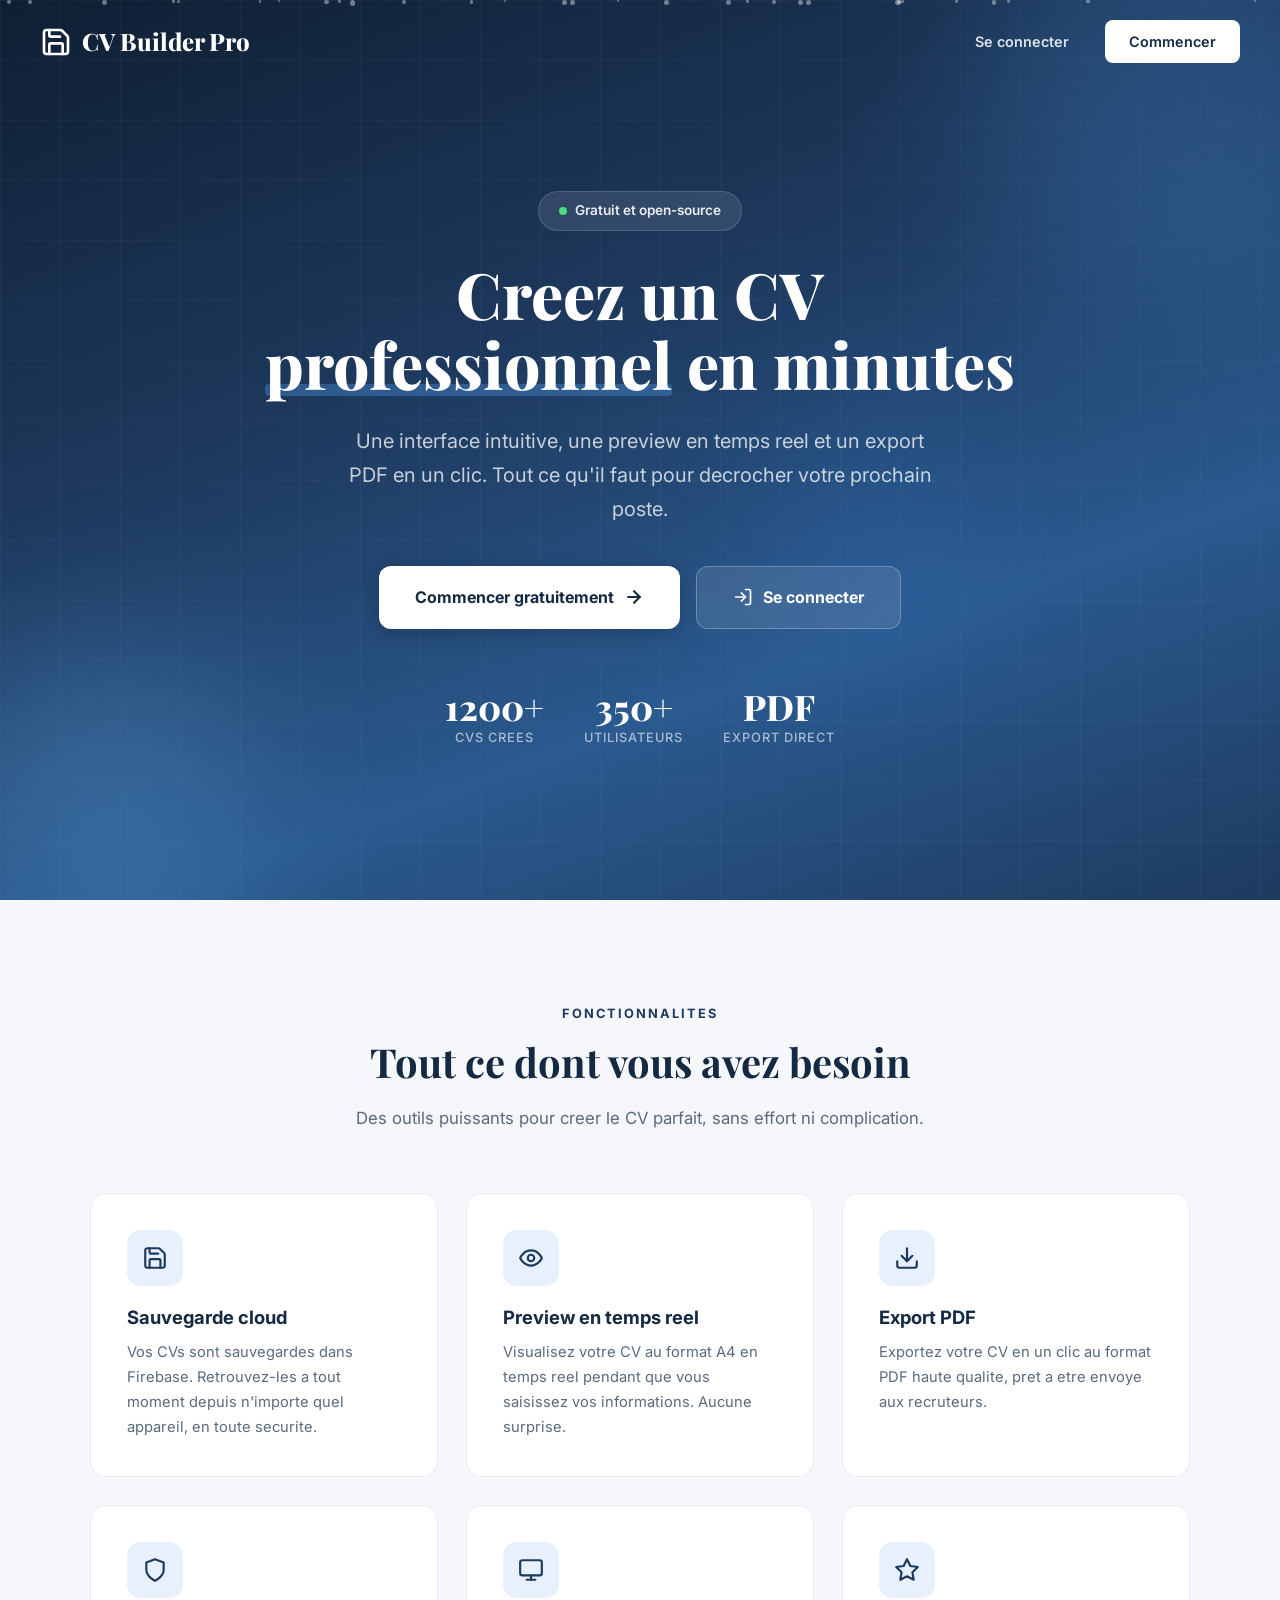
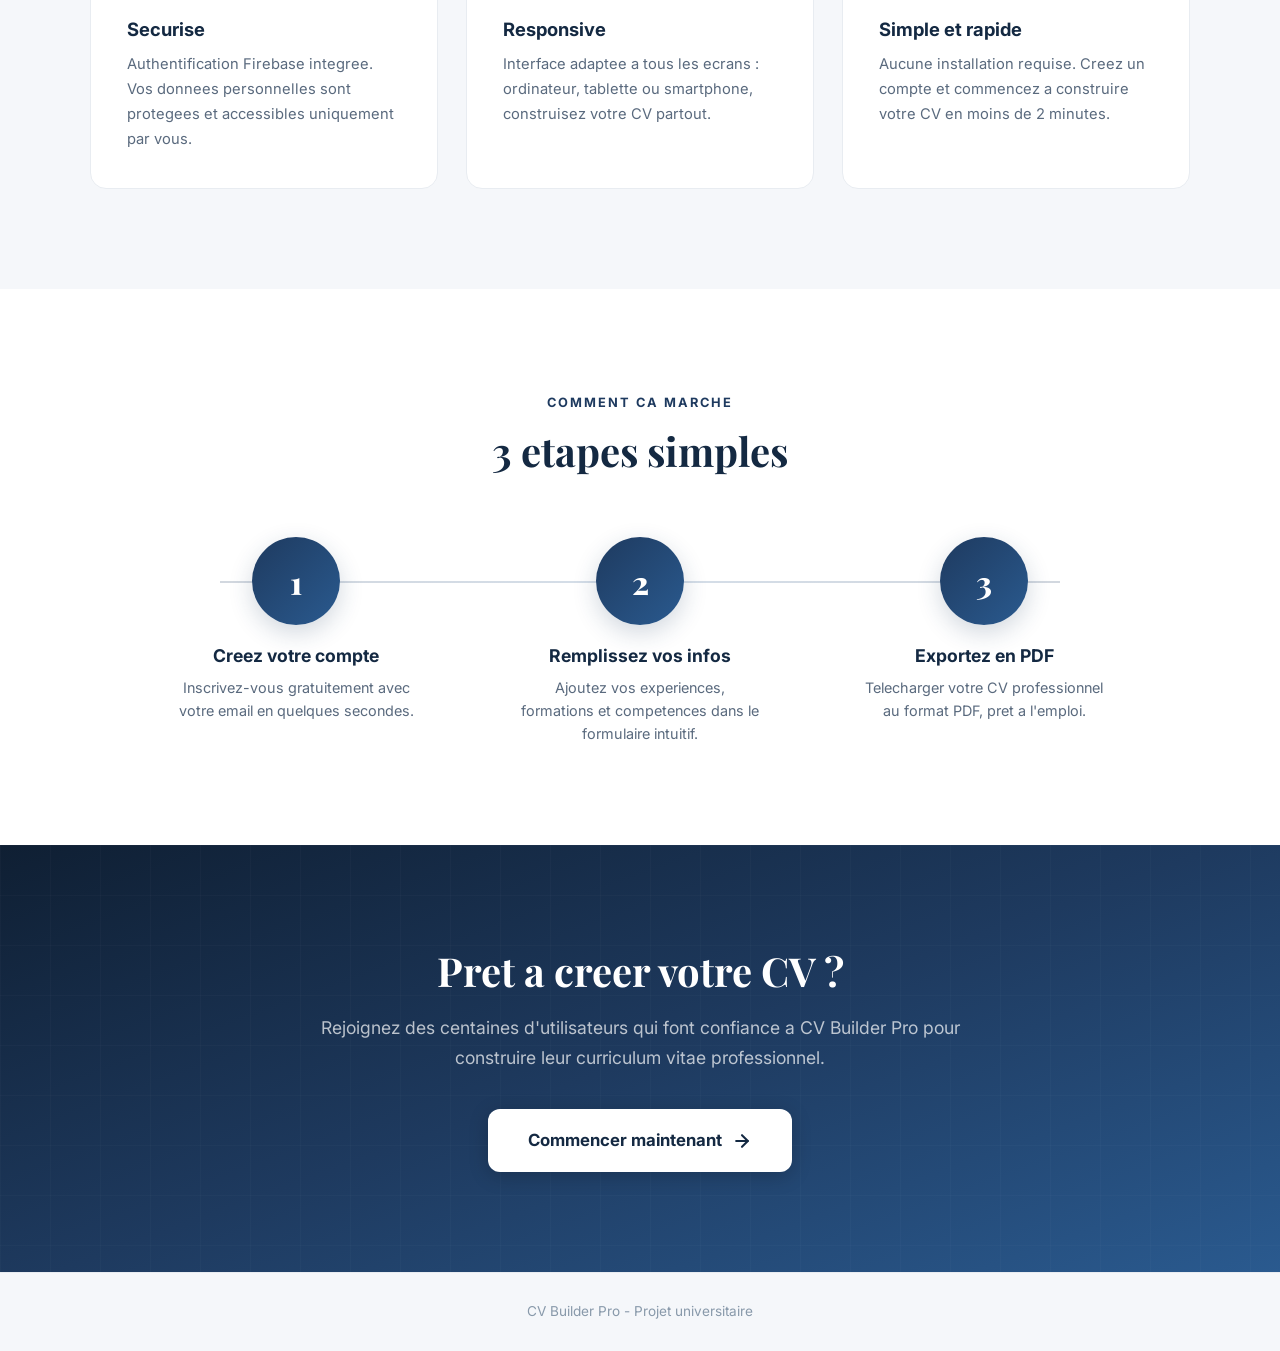
==== index.html @ 55e15b75 "builder_and_css" ====
<!DOCTYPE html>
<html lang="fr">
<head>
  <meta charset="UTF-8">
  <meta name="viewport" content="width=device-width, initial-scale=1.0">
  <meta name="theme-color" content="#1e3a5f">
  <title>CV Builder Pro - Creez votre CV professionnel</title>
  <meta name="description" content="Application web MVC pour generer un CV professionnel. Plusieurs templates, export PDF, sauvegarde avec Firebase.">

  <!-- Google Fonts -->
  <link rel="preconnect" href="https://fonts.googleapis.com">
  <link rel="preconnect" href="https://fonts.gstatic.com" crossorigin>
  <link href="https://fonts.googleapis.com/css2?family=Inter:wght@400;500;600;700;800&family=Playfair+Display:wght@600;700;800&display=swap" rel="stylesheet">

  <link rel="stylesheet" href="css/style.css">

  <style>
    /* ============================================================
       LANDING PAGE - Dynamic & Animated
       ============================================================ */

    .landing {
      min-height: 100vh;
      display: flex;
      flex-direction: column;
      overflow-x: hidden;
    }

    /* --- Animated Navbar --- */
    .landing-nav {
      position: fixed;
      top: 0;
      left: 0;
      right: 0;
      z-index: 100;
      padding: 20px 40px;
      display: flex;
      align-items: center;
      justify-content: space-between;
      background: transparent;
      transition: background 0.4s ease, box-shadow 0.4s ease, padding 0.4s ease;
    }

    .landing-nav.scrolled {
      background: rgba(20, 41, 66, 0.95);
      backdrop-filter: blur(12px);
      box-shadow: 0 4px 30px rgba(0,0,0,0.2);
      padding: 12px 40px;
    }

    .landing-nav__brand {
      font-family: 'Playfair Display', serif;
      font-size: 1.5rem;
      font-weight: 800;
      color: #fff;
      text-decoration: none;
      display: flex;
      align-items: center;
      gap: 10px;
    }

    .landing-nav__brand svg {
      width: 32px;
      height: 32px;
    }

    .landing-nav__links {
      display: flex;
      align-items: center;
      gap: 12px;
    }

    .landing-nav__link {
      color: rgba(255,255,255,0.85);
      text-decoration: none;
      padding: 10px 24px;
      border-radius: 8px;
      font-size: 0.9rem;
      font-weight: 600;
      transition: all 0.3s ease;
      font-family: 'Inter', sans-serif;
    }

    .landing-nav__link:hover {
      color: #fff;
      background: rgba(255,255,255,0.12);
      text-decoration: none;
    }

    .landing-nav__link--cta {
      background: #fff;
      color: var(--primary-dark);
    }

    .landing-nav__link--cta:hover {
      background: var(--accent);
      color: var(--primary-dark);
      transform: translateY(-1px);
    }

    /* --- Hero Section --- */
    .hero {
      position: relative;
      min-height: 100vh;
      display: flex;
      align-items: center;
      justify-content: center;
      text-align: center;
      padding: 120px 20px 80px;
      background: linear-gradient(160deg, #0f1f33 0%, #1e3a5f 40%, #2a5a8f 70%, #1e3a5f 100%);
      color: #fff;
      overflow: hidden;
    }

    /* Animated background grid */
    .hero__grid {
      position: absolute;
      inset: 0;
      background-image:
        linear-gradient(rgba(255,255,255,0.03) 1px, transparent 1px),
        linear-gradient(90deg, rgba(255,255,255,0.03) 1px, transparent 1px);
      background-size: 60px 60px;
      animation: gridMove 20s linear infinite;
    }

    @keyframes gridMove {
      0% { transform: translate(0, 0); }
      100% { transform: translate(60px, 60px); }
    }

    /* Floating orbs */
    .hero__orb {
      position: absolute;
      border-radius: 50%;
      filter: blur(80px);
      opacity: 0.25;
      animation: orbFloat 8s ease-in-out infinite alternate;
    }

    .hero__orb--1 {
      width: 400px;
      height: 400px;
      background: #4a90d9;
      top: -100px;
      right: -100px;
      animation-delay: 0s;
    }

    .hero__orb--2 {
      width: 300px;
      height: 300px;
      background: #6cb4ee;
      bottom: -50px;
      left: -50px;
      animation-delay: -3s;
      animation-duration: 10s;
    }

    .hero__orb--3 {
      width: 200px;
      height: 200px;
      background: #3a7bd5;
      top: 50%;
      left: 60%;
      animation-delay: -5s;
      animation-duration: 12s;
    }

    @keyframes orbFloat {
      0% { transform: translate(0, 0) scale(1); }
      50% { transform: translate(30px, -20px) scale(1.1); }
      100% { transform: translate(-20px, 30px) scale(0.95); }
    }

    /* Floating particles */
    .hero__particles {
      position: absolute;
      inset: 0;
      overflow: hidden;
    }

    .particle {
      position: absolute;
      width: 4px;
      height: 4px;
      background: rgba(255,255,255,0.4);
      border-radius: 50%;
      animation: particleRise linear infinite;
    }

    @keyframes particleRise {
      0% {
        transform: translateY(100vh) scale(0);
        opacity: 0;
      }
      10% {
        opacity: 1;
      }
      90% {
        opacity: 1;
      }
      100% {
        transform: translateY(-100px) scale(1);
        opacity: 0;
      }
    }

    .hero__content {
      position: relative;
      z-index: 2;
      max-width: 800px;
    }

    .hero__badge {
      display: inline-flex;
      align-items: center;
      gap: 8px;
      background: rgba(255,255,255,0.1);
      color: rgba(255,255,255,0.9);
      padding: 8px 20px;
      border-radius: 40px;
      font-size: 0.85rem;
      font-weight: 600;
      margin-bottom: 28px;
      backdrop-filter: blur(10px);
      border: 1px solid rgba(255,255,255,0.15);
      animation: fadeInUp 0.8s ease-out;
      font-family: 'Inter', sans-serif;
    }

    .hero__badge-dot {
      width: 8px;
      height: 8px;
      background: #4ade80;
      border-radius: 50%;
      animation: pulse 2s ease-in-out infinite;
    }

    @keyframes pulse {
      0%, 100% { opacity: 1; transform: scale(1); }
      50% { opacity: 0.5; transform: scale(1.4); }
    }

    .hero__title {
      font-family: 'Playfair Display', serif;
      font-size: 4rem;
      font-weight: 800;
      line-height: 1.1;
      margin-bottom: 24px;
      color: #fff;
      animation: fadeInUp 0.8s ease-out 0.15s backwards;
    }

    .hero__title-highlight {
      position: relative;
      display: inline-block;
    }

    .hero__title-highlight::after {
      content: '';
      position: absolute;
      bottom: 4px;
      left: 0;
      right: 0;
      height: 12px;
      background: rgba(74, 144, 217, 0.4);
      border-radius: 4px;
      z-index: -1;
      animation: highlightExpand 1s ease-out 1s backwards;
    }

    @keyframes highlightExpand {
      from { transform: scaleX(0); transform-origin: left; }
      to { transform: scaleX(1); transform-origin: left; }
    }

    .hero__subtitle {
      font-size: 1.25rem;
      color: rgba(255,255,255,0.75);
      margin-bottom: 40px;
      line-height: 1.7;
      max-width: 600px;
      margin-left: auto;
      margin-right: auto;
      animation: fadeInUp 0.8s ease-out 0.3s backwards;
      font-family: 'Inter', sans-serif;
    }

    .hero__actions {
      display: flex;
      gap: 16px;
      justify-content: center;
      flex-wrap: wrap;
      animation: fadeInUp 0.8s ease-out 0.45s backwards;
    }

    .hero__btn {
      display: inline-flex;
      align-items: center;
      gap: 10px;
      padding: 18px 36px;
      border-radius: 12px;
      font-size: 1rem;
      font-weight: 700;
      text-decoration: none;
      transition: all 0.3s ease;
      font-family: 'Inter', sans-serif;
      cursor: pointer;
      border: none;
    }

    .hero__btn--primary {
      background: #fff;
      color: var(--primary-dark);
      box-shadow: 0 4px 20px rgba(0,0,0,0.2);
    }

    .hero__btn--primary:hover {
      transform: translateY(-3px);
      box-shadow: 0 8px 30px rgba(0,0,0,0.3);
      background: #f0f4f8;
      text-decoration: none;
    }

    .hero__btn--primary svg {
      transition: transform 0.3s ease;
    }

    .hero__btn--primary:hover svg {
      transform: translateX(4px);
    }

    .hero__btn--secondary {
      background: rgba(255,255,255,0.1);
      color: #fff;
      border: 1.5px solid rgba(255,255,255,0.25);
      backdrop-filter: blur(10px);
    }

    .hero__btn--secondary:hover {
      background: rgba(255,255,255,0.2);
      border-color: rgba(255,255,255,0.4);
      transform: translateY(-3px);
      text-decoration: none;
    }

    /* Stats bar */
    .hero__stats {
      display: flex;
      gap: 40px;
      justify-content: center;
      margin-top: 60px;
      animation: fadeInUp 0.8s ease-out 0.6s backwards;
    }

    .hero__stat {
      text-align: center;
    }

    .hero__stat-number {
      font-family: 'Playfair Display', serif;
      font-size: 2.2rem;
      font-weight: 800;
      color: #fff;
      line-height: 1;
      margin-bottom: 4px;
    }

    .hero__stat-label {
      font-size: 0.8rem;
      color: rgba(255,255,255,0.6);
      font-weight: 500;
      font-family: 'Inter', sans-serif;
      text-transform: uppercase;
      letter-spacing: 1px;
    }

    @keyframes fadeInUp {
      from {
        opacity: 0;
        transform: translateY(30px);
      }
      to {
        opacity: 1;
        transform: translateY(0);
      }
    }

    /* --- Features Section --- */
    .features {
      padding: 100px 20px;
      background: #f5f7fa;
      position: relative;
    }

    .features__header {
      text-align: center;
      max-width: 600px;
      margin: 0 auto 60px;
    }

    .features__label {
      display: inline-block;
      font-size: 0.8rem;
      font-weight: 700;
      text-transform: uppercase;
      letter-spacing: 2px;
      color: var(--primary);
      margin-bottom: 12px;
      font-family: 'Inter', sans-serif;
    }

    .features__title {
      font-size: 2.5rem;
      margin-bottom: 16px;
      color: var(--primary-dark);
    }

    .features__subtitle {
      color: var(--text-light);
      font-size: 1.05rem;
      line-height: 1.7;
      font-family: 'Inter', sans-serif;
    }

    .features__grid {
      display: grid;
      grid-template-columns: repeat(auto-fit, minmax(300px, 1fr));
      gap: 28px;
      max-width: 1100px;
      margin: 0 auto;
    }

    .feature-card {
      background: #fff;
      border-radius: 16px;
      padding: 36px;
      border: 1.5px solid #e8ecf1;
      text-align: left;
      transition: all 0.4s ease;
      position: relative;
      overflow: hidden;
      opacity: 0;
      transform: translateY(40px);
    }

    .feature-card.visible {
      opacity: 1;
      transform: translateY(0);
    }

    .feature-card::before {
      content: '';
      position: absolute;
      top: 0;
      left: 0;
      right: 0;
      height: 4px;
      background: linear-gradient(90deg, var(--primary), var(--primary-light));
      transform: scaleX(0);
      transform-origin: left;
      transition: transform 0.4s ease;
    }

    .feature-card:hover {
      box-shadow: 0 16px 48px rgba(30, 58, 95, 0.12);
      transform: translateY(-8px);
      border-color: var(--primary-light);
    }

    .feature-card:hover::before {
      transform: scaleX(1);
    }

    .feature-card__icon {
      width: 56px;
      height: 56px;
      border-radius: 14px;
      background: var(--accent);
      display: flex;
      align-items: center;
      justify-content: center;
      margin-bottom: 20px;
      transition: all 0.4s ease;
    }

    .feature-card:hover .feature-card__icon {
      background: var(--primary);
    }

    .feature-card__icon svg {
      width: 26px;
      height: 26px;
      color: var(--primary);
      transition: color 0.4s ease;
    }

    .feature-card:hover .feature-card__icon svg {
      color: #fff;
    }

    .feature-card__title {
      font-family: 'Inter', sans-serif;
      font-size: 1.15rem;
      font-weight: 700;
      margin-bottom: 10px;
      color: var(--primary-dark);
    }

    .feature-card__text {
      color: var(--text-light);
      font-size: 0.92rem;
      line-height: 1.7;
      font-family: 'Inter', sans-serif;
    }

    /* --- How It Works Section --- */
    .how-it-works {
      padding: 100px 20px;
      background: #fff;
    }

    .how-it-works__header {
      text-align: center;
      max-width: 600px;
      margin: 0 auto 60px;
    }

    .how-it-works__label {
      display: inline-block;
      font-size: 0.8rem;
      font-weight: 700;
      text-transform: uppercase;
      letter-spacing: 2px;
      color: var(--primary);
      margin-bottom: 12px;
      font-family: 'Inter', sans-serif;
    }

    .how-it-works__title {
      font-size: 2.5rem;
      color: var(--primary-dark);
    }

    .steps {
      display: flex;
      gap: 32px;
      max-width: 1000px;
      margin: 0 auto;
      position: relative;
    }

    .steps::before {
      content: '';
      position: absolute;
      top: 44px;
      left: 80px;
      right: 80px;
      height: 2px;
      background: linear-gradient(90deg, var(--primary), var(--primary-light), var(--primary));
      opacity: 0.2;
    }

    .step {
      flex: 1;
      text-align: center;
      position: relative;
      opacity: 0;
      transform: translateY(30px);
    }

    .step.visible {
      opacity: 1;
      transform: translateY(0);
    }

    .step__number {
      width: 88px;
      height: 88px;
      border-radius: 50%;
      background: linear-gradient(135deg, var(--primary), var(--primary-light));
      color: #fff;
      display: flex;
      align-items: center;
      justify-content: center;
      font-family: 'Playfair Display', serif;
      font-size: 2rem;
      font-weight: 800;
      margin: 0 auto 20px;
      position: relative;
      z-index: 1;
      box-shadow: 0 8px 24px rgba(30, 58, 95, 0.2);
      transition: transform 0.3s ease;
    }

    .step:hover .step__number {
      transform: scale(1.1);
    }

    .step__title {
      font-family: 'Inter', sans-serif;
      font-size: 1.1rem;
      font-weight: 700;
      color: var(--primary-dark);
      margin-bottom: 8px;
    }

    .step__text {
      color: var(--text-light);
      font-size: 0.9rem;
      line-height: 1.6;
      font-family: 'Inter', sans-serif;
      max-width: 240px;
      margin: 0 auto;
    }

    /* --- CTA Section --- */
    .cta-section {
      padding: 100px 20px;
      background: linear-gradient(160deg, #0f1f33 0%, #1e3a5f 50%, #2a5a8f 100%);
      color: #fff;
      text-align: center;
      position: relative;
      overflow: hidden;
    }

    .cta-section__grid {
      position: absolute;
      inset: 0;
      background-image:
        linear-gradient(rgba(255,255,255,0.02) 1px, transparent 1px),
        linear-gradient(90deg, rgba(255,255,255,0.02) 1px, transparent 1px);
      background-size: 50px 50px;
    }

    .cta-section__content {
      position: relative;
      z-index: 1;
      max-width: 650px;
      margin: 0 auto;
    }

    .cta-section__title {
      font-size: 2.5rem;
      color: #fff;
      margin-bottom: 16px;
    }

    .cta-section__text {
      color: rgba(255,255,255,0.7);
      font-size: 1.1rem;
      line-height: 1.7;
      margin-bottom: 36px;
      font-family: 'Inter', sans-serif;
    }

    .cta-section__btn {
      display: inline-flex;
      align-items: center;
      gap: 10px;
      padding: 18px 40px;
      border-radius: 12px;
      font-size: 1.05rem;
      font-weight: 700;
      text-decoration: none;
      background: #fff;
      color: var(--primary-dark);
      box-shadow: 0 4px 20px rgba(0,0,0,0.2);
      transition: all 0.3s ease;
      font-family: 'Inter', sans-serif;
    }

    .cta-section__btn:hover {
      transform: translateY(-3px);
      box-shadow: 0 8px 30px rgba(0,0,0,0.3);
      text-decoration: none;
    }

    /* --- Footer --- */
    .landing-footer {
      text-align: center;
      padding: 28px;
      color: var(--text-muted);
      font-size: 0.85rem;
      background: #f5f7fa;
      border-top: 1px solid #e8ecf1;
      font-family: 'Inter', sans-serif;
    }

    /* --- Responsive --- */
    @media (max-width: 768px) {
      .landing-nav {
        padding: 16px 20px;
      }
      .landing-nav.scrolled {
        padding: 10px 20px;
      }
      .hero__title {
        font-size: 2.4rem;
      }
      .hero__subtitle {
        font-size: 1.05rem;
      }
      .hero__stats {
        gap: 24px;
      }
      .hero__stat-number {
        font-size: 1.6rem;
      }
      .features__title,
      .how-it-works__title,
      .cta-section__title {
        font-size: 1.8rem;
      }
      .steps {
        flex-direction: column;
        gap: 40px;
      }
      .steps::before {
        display: none;
      }
      .landing-nav__links {
        gap: 8px;
      }
      .landing-nav__link {
        padding: 8px 16px;
        font-size: 0.82rem;
      }
    }

    @media (max-width: 480px) {
      .hero {
        padding: 100px 16px 60px;
      }
      .hero__title {
        font-size: 2rem;
      }
      .hero__btn {
        padding: 14px 28px;
        font-size: 0.9rem;
        width: 100%;
        justify-content: center;
      }
      .hero__actions {
        flex-direction: column;
        align-items: stretch;
      }
      .hero__stats {
        flex-direction: column;
        gap: 16px;
      }
    }

    /* -- Scroll animations utility -- */
    .animate-on-scroll {
      opacity: 0;
      transform: translateY(40px);
      transition: opacity 0.7s ease, transform 0.7s ease;
    }
    .animate-on-scroll.visible {
      opacity: 1;
      transform: translateY(0);
    }
  </style>
</head>
<body>
  <div class="landing">

    <!-- NAVBAR (fixed, transparent -> solid on scroll) -->
    <nav class="landing-nav" id="landing-nav" role="navigation" aria-label="Navigation principale">
      <a href="index.html" class="landing-nav__brand">
        <svg xmlns="http://www.w3.org/2000/svg" width="32" height="32" viewBox="0 0 24 24" fill="none" stroke="currentColor" stroke-width="2" stroke-linecap="round" stroke-linejoin="round"><path d="M15.2 3a2 2 0 0 1 1.4.6l3.8 3.8a2 2 0 0 1 .6 1.4V19a2 2 0 0 1-2 2H5a2 2 0 0 1-2-2V5a2 2 0 0 1 2-2z"/><path d="M17 21v-7a1 1 0 0 0-1-1H8a1 1 0 0 0-1 1v7"/><path d="M7 3v4a1 1 0 0 0 1 1h7"/></svg>
        CV Builder Pro
      </a>
      <div class="landing-nav__links">
        <a href="login.html" class="landing-nav__link">Se connecter</a>
        <a href="register.html" class="landing-nav__link landing-nav__link--cta">Commencer</a>
      </div>
    </nav>

    <!-- HERO -->
    <section class="hero">
      <!-- Animated background elements -->
      <div class="hero__grid"></div>
      <div class="hero__orb hero__orb--1"></div>
      <div class="hero__orb hero__orb--2"></div>
      <div class="hero__orb hero__orb--3"></div>
      <div class="hero__particles" id="hero-particles"></div>

      <div class="hero__content">
        <div class="hero__badge">
          <span class="hero__badge-dot"></span>
          Gratuit et open-source
        </div>

        <h1 class="hero__title">
          Creez un CV<br>
          <span class="hero__title-highlight">professionnel</span> en minutes
        </h1>

        <p class="hero__subtitle">
          Une interface intuitive, une preview en temps reel et un export PDF en un clic.
          Tout ce qu'il faut pour decrocher votre prochain poste.
        </p>

        <div class="hero__actions">
          <a href="register.html" class="hero__btn hero__btn--primary">
            Commencer gratuitement
            <svg xmlns="http://www.w3.org/2000/svg" width="20" height="20" viewBox="0 0 24 24" fill="none" stroke="currentColor" stroke-width="2.5" stroke-linecap="round" stroke-linejoin="round"><path d="M5 12h14"/><path d="m12 5 7 7-7 7"/></svg>
          </a>
          <a href="login.html" class="hero__btn hero__btn--secondary">
            <svg xmlns="http://www.w3.org/2000/svg" width="20" height="20" viewBox="0 0 24 24" fill="none" stroke="currentColor" stroke-width="2" stroke-linecap="round" stroke-linejoin="round"><path d="M15 3h4a2 2 0 0 1 2 2v14a2 2 0 0 1-2 2h-4"/><polyline points="10 17 15 12 10 7"/><line x1="15" x2="3" y1="12" y2="12"/></svg>
            Se connecter
          </a>
        </div>

        <div class="hero__stats">
          <div class="hero__stat">
            <div class="hero__stat-number" id="stat-cvs">0</div>
            <div class="hero__stat-label">CVs crees</div>
          </div>
          <div class="hero__stat">
            <div class="hero__stat-number" id="stat-users">0</div>
            <div class="hero__stat-label">Utilisateurs</div>
          </div>
          <div class="hero__stat">
            <div class="hero__stat-number">PDF</div>
            <div class="hero__stat-label">Export direct</div>
          </div>
        </div>
      </div>
    </section>

    <!-- FEATURES -->
    <section class="features" id="features">
      <div class="features__header animate-on-scroll">
        <span class="features__label">Fonctionnalites</span>
        <h2 class="features__title">Tout ce dont vous avez besoin</h2>
        <p class="features__subtitle">
          Des outils puissants pour creer le CV parfait, sans effort ni complication.
        </p>
      </div>

      <div class="features__grid">
        <div class="feature-card">
          <div class="feature-card__icon">
            <svg xmlns="http://www.w3.org/2000/svg" viewBox="0 0 24 24" fill="none" stroke="currentColor" stroke-width="2" stroke-linecap="round" stroke-linejoin="round"><path d="M15.2 3a2 2 0 0 1 1.4.6l3.8 3.8a2 2 0 0 1 .6 1.4V19a2 2 0 0 1-2 2H5a2 2 0 0 1-2-2V5a2 2 0 0 1 2-2z"/><path d="M17 21v-7a1 1 0 0 0-1-1H8a1 1 0 0 0-1 1v7"/><path d="M7 3v4a1 1 0 0 0 1 1h7"/></svg>
          </div>
          <h3 class="feature-card__title">Sauvegarde cloud</h3>
          <p class="feature-card__text">Vos CVs sont sauvegardes dans Firebase. Retrouvez-les a tout moment depuis n'importe quel appareil, en toute securite.</p>
        </div>

        <div class="feature-card">
          <div class="feature-card__icon">
            <svg xmlns="http://www.w3.org/2000/svg" viewBox="0 0 24 24" fill="none" stroke="currentColor" stroke-width="2" stroke-linecap="round" stroke-linejoin="round"><path d="M2 12s3-7 10-7 10 7 10 7-3 7-10 7-10-7-10-7Z"/><circle cx="12" cy="12" r="3"/></svg>
          </div>
          <h3 class="feature-card__title">Preview en temps reel</h3>
          <p class="feature-card__text">Visualisez votre CV au format A4 en temps reel pendant que vous saisissez vos informations. Aucune surprise.</p>
        </div>

        <div class="feature-card">
          <div class="feature-card__icon">
            <svg xmlns="http://www.w3.org/2000/svg" viewBox="0 0 24 24" fill="none" stroke="currentColor" stroke-width="2" stroke-linecap="round" stroke-linejoin="round"><path d="M21 15v4a2 2 0 0 1-2 2H5a2 2 0 0 1-2-2v-4"/><polyline points="7 10 12 15 17 10"/><line x1="12" x2="12" y1="15" y2="3"/></svg>
          </div>
          <h3 class="feature-card__title">Export PDF</h3>
          <p class="feature-card__text">Exportez votre CV en un clic au format PDF haute qualite, pret a etre envoye aux recruteurs.</p>
        </div>

        <div class="feature-card">
          <div class="feature-card__icon">
            <svg xmlns="http://www.w3.org/2000/svg" viewBox="0 0 24 24" fill="none" stroke="currentColor" stroke-width="2" stroke-linecap="round" stroke-linejoin="round"><path d="M12 22s8-4 8-10V5l-8-3-8 3v7c0 6 8 10 8 10z"/></svg>
          </div>
          <h3 class="feature-card__title">Securise</h3>
          <p class="feature-card__text">Authentification Firebase integree. Vos donnees personnelles sont protegees et accessibles uniquement par vous.</p>
        </div>

        <div class="feature-card">
          <div class="feature-card__icon">
            <svg xmlns="http://www.w3.org/2000/svg" viewBox="0 0 24 24" fill="none" stroke="currentColor" stroke-width="2" stroke-linecap="round" stroke-linejoin="round"><rect x="2" y="3" width="20" height="14" rx="2"/><path d="M8 21h8"/><path d="M12 17v4"/></svg>
          </div>
          <h3 class="feature-card__title">Responsive</h3>
          <p class="feature-card__text">Interface adaptee a tous les ecrans : ordinateur, tablette ou smartphone, construisez votre CV partout.</p>
        </div>

        <div class="feature-card">
          <div class="feature-card__icon">
            <svg xmlns="http://www.w3.org/2000/svg" viewBox="0 0 24 24" fill="none" stroke="currentColor" stroke-width="2" stroke-linecap="round" stroke-linejoin="round"><polygon points="12 2 15.09 8.26 22 9.27 17 14.14 18.18 21.02 12 17.77 5.82 21.02 7 14.14 2 9.27 8.91 8.26 12 2"/></svg>
          </div>
          <h3 class="feature-card__title">Simple et rapide</h3>
          <p class="feature-card__text">Aucune installation requise. Creez un compte et commencez a construire votre CV en moins de 2 minutes.</p>
        </div>
      </div>
    </section>

    <!-- HOW IT WORKS -->
    <section class="how-it-works" id="how-it-works">
      <div class="how-it-works__header animate-on-scroll">
        <span class="how-it-works__label">Comment ca marche</span>
        <h2 class="how-it-works__title">3 etapes simples</h2>
      </div>

      <div class="steps">
        <div class="step">
          <div class="step__number">1</div>
          <h3 class="step__title">Creez votre compte</h3>
          <p class="step__text">Inscrivez-vous gratuitement avec votre email en quelques secondes.</p>
        </div>
        <div class="step">
          <div class="step__number">2</div>
          <h3 class="step__title">Remplissez vos infos</h3>
          <p class="step__text">Ajoutez vos experiences, formations et competences dans le formulaire intuitif.</p>
        </div>
        <div class="step">
          <div class="step__number">3</div>
          <h3 class="step__title">Exportez en PDF</h3>
          <p class="step__text">Telecharger votre CV professionnel au format PDF, pret a l'emploi.</p>
        </div>
      </div>
    </section>

    <!-- CTA -->
    <section class="cta-section">
      <div class="cta-section__grid"></div>
      <div class="cta-section__content animate-on-scroll">
        <h2 class="cta-section__title">Pret a creer votre CV ?</h2>
        <p class="cta-section__text">
          Rejoignez des centaines d'utilisateurs qui font confiance a CV Builder Pro
          pour construire leur curriculum vitae professionnel.
        </p>
        <a href="register.html" class="cta-section__btn">
          Commencer maintenant
          <svg xmlns="http://www.w3.org/2000/svg" width="20" height="20" viewBox="0 0 24 24" fill="none" stroke="currentColor" stroke-width="2.5" stroke-linecap="round" stroke-linejoin="round"><path d="M5 12h14"/><path d="m12 5 7 7-7 7"/></svg>
        </a>
      </div>
    </section>

    <!-- FOOTER -->
    <footer class="landing-footer">
      <p>CV Builder Pro - Projet universitaire</p>
    </footer>

  </div>

  <script>
    (function () {
      /* --- Navbar scroll effect --- */
      var nav = document.getElementById('landing-nav');
      window.addEventListener('scroll', function () {
        if (window.scrollY > 60) {
          nav.classList.add('scrolled');
        } else {
          nav.classList.remove('scrolled');
        }
      });

      /* --- Generate floating particles --- */
      var particlesContainer = document.getElementById('hero-particles');
      if (particlesContainer) {
        for (var i = 0; i < 30; i++) {
          var particle = document.createElement('div');
          particle.className = 'particle';
          particle.style.left = Math.random() * 100 + '%';
          particle.style.animationDuration = (6 + Math.random() * 10) + 's';
          particle.style.animationDelay = (Math.random() * 8) + 's';
          particle.style.width = (2 + Math.random() * 4) + 'px';
          particle.style.height = particle.style.width;
          particlesContainer.appendChild(particle);
        }
      }

      /* --- Animated stat counters --- */
      function animateCounter(elementId, target, suffix) {
        var el = document.getElementById(elementId);
        if (!el) return;
        var current = 0;
        var increment = Math.ceil(target / 60);
        var timer = setInterval(function () {
          current += increment;
          if (current >= target) {
            current = target;
            clearInterval(timer);
          }
          el.textContent = current + (suffix || '+');
        }, 30);
      }

      /* Start counter animation when hero is visible */
      var counterStarted = false;
      var observer = new IntersectionObserver(function (entries) {
        entries.forEach(function (entry) {
          if (entry.isIntersecting && !counterStarted) {
            counterStarted = true;
            animateCounter('stat-cvs', 1200, '+');
            animateCounter('stat-users', 350, '+');
          }
        });
      }, { threshold: 0.5 });

      var statsSection = document.querySelector('.hero__stats');
      if (statsSection) {
        observer.observe(statsSection);
      }

      /* --- Scroll animations --- */
      var scrollElements = document.querySelectorAll('.animate-on-scroll, .feature-card, .step');
      var scrollObserver = new IntersectionObserver(function (entries) {
        entries.forEach(function (entry) {
          if (entry.isIntersecting) {
            // Add stagger delay for feature cards and steps
            var el = entry.target;
            var parent = el.parentElement;
            if (parent) {
              var siblings = parent.querySelectorAll('.feature-card, .step');
              var index = Array.prototype.indexOf.call(siblings, el);
              if (index > -1) {
                el.style.transitionDelay = (index * 0.1) + 's';
              }
            }
            el.classList.add('visible');
            scrollObserver.unobserve(el);
          }
        });
      }, { threshold: 0.15, rootMargin: '0px 0px -40px 0px' });

      scrollElements.forEach(function (el) {
        scrollObserver.observe(el);
      });

      /* --- Smooth scrolling for anchor links --- */
      document.querySelectorAll('a[href^="#"]').forEach(function (anchor) {
        anchor.addEventListener('click', function (e) {
          e.preventDefault();
          var target = document.querySelector(this.getAttribute('href'));
          if (target) {
            target.scrollIntoView({ behavior: 'smooth', block: 'start' });
          }
        });
      });
    })();
  </script>
</body>
</html>
---- css/style.css ----
/* ============================================================
   CV Builder Pro - Styles principaux
   Architecture MVC - Fichier CSS unique
   Palette : Bleu professionnel #1e3a5f + gris neutres
   ============================================================ */

/* --- Reset & Base --- */
*,
*::before,
*::after {
  box-sizing: border-box;
  margin: 0;
  padding: 0;
}

:root {
  --primary: #1e3a5f;
  --primary-light: #2a5a8f;
  --primary-dark: #142942;
  --accent: #e8f0fe;
  --accent-hover: #d0e2fc;
  --bg: #f5f7fa;
  --bg-card: #ffffff;
  --text: #1a2332;
  --text-light: #5a6a7e;
  --text-muted: #8899aa;
  --border: #d8dee6;
  --border-light: #e8ecf1;
  --danger: #dc3545;
  --danger-hover: #c82333;
  --success: #28a745;
  --radius: 10px;
  --radius-sm: 6px;
  --shadow: 0 2px 12px rgba(30, 58, 95, 0.08);
  --shadow-lg: 0 8px 30px rgba(30, 58, 95, 0.12);
  --transition: 0.2s ease;
}

html {
  scroll-behavior: smooth;
}

body {
  font-family: 'Inter', -apple-system, BlinkMacSystemFont, 'Segoe UI', sans-serif;
  background: var(--bg);
  color: var(--text);
  line-height: 1.6;
  min-height: 100vh;
}

a {
  color: var(--primary);
  text-decoration: none;
}

a:hover {
  text-decoration: underline;
}

img {
  max-width: 100%;
  display: block;
}

/* --- Typography --- */
h1, h2, h3, h4 {
  font-family: 'Playfair Display', 'Georgia', serif;
  color: var(--primary-dark);
  line-height: 1.3;
}

/* --- Utility --- */
.container {
  max-width: 1200px;
  margin: 0 auto;
  padding: 0 20px;
}

.hidden {
  display: none !important;
}

.sr-only {
  position: absolute;
  width: 1px;
  height: 1px;
  padding: 0;
  margin: -1px;
  overflow: hidden;
  clip: rect(0, 0, 0, 0);
  border: 0;
}

/* --- Toast Notifications --- */
.toast-container {
  position: fixed;
  top: 20px;
  right: 20px;
  z-index: 9999;
  display: flex;
  flex-direction: column;
  gap: 10px;
}

.toast {
  padding: 14px 22px;
  border-radius: var(--radius-sm);
  color: #fff;
  font-size: 0.9rem;
  font-weight: 500;
  box-shadow: var(--shadow-lg);
  animation: toastIn 0.3s ease, toastOut 0.3s ease 2.7s forwards;
  max-width: 380px;
}

.toast--success { background: var(--success); }
.toast--error { background: var(--danger); }
.toast--info { background: var(--primary); }

@keyframes toastIn {
  from { opacity: 0; transform: translateX(40px); }
  to { opacity: 1; transform: translateX(0); }
}

@keyframes toastOut {
  from { opacity: 1; }
  to { opacity: 0; transform: translateX(40px); }
}

/* ============================================================
   NAVBAR
   ============================================================ */
.navbar {
  background: var(--primary);
  color: #fff;
  padding: 0 20px;
  position: sticky;
  top: 0;
  z-index: 100;
  box-shadow: 0 2px 10px rgba(0,0,0,0.15);
}

.navbar__inner {
  max-width: 1200px;
  margin: 0 auto;
  display: flex;
  align-items: center;
  justify-content: space-between;
  height: 64px;
}

.navbar__brand {
  font-family: 'Playfair Display', serif;
  font-size: 1.4rem;
  font-weight: 700;
  color: #fff;
  text-decoration: none;
  display: flex;
  align-items: center;
  gap: 10px;
}

.navbar__brand svg {
  width: 28px;
  height: 28px;
}

.navbar__nav {
  display: flex;
  align-items: center;
  gap: 8px;
}

.navbar__link {
  color: rgba(255,255,255,0.85);
  padding: 8px 16px;
  border-radius: var(--radius-sm);
  font-size: 0.9rem;
  font-weight: 500;
  transition: var(--transition);
  text-decoration: none;
  cursor: pointer;
  background: none;
  border: none;
  font-family: inherit;
}

.navbar__link:hover,
.navbar__link--active {
  background: rgba(255,255,255,0.15);
  color: #fff;
  text-decoration: none;
}

.navbar__link--logout {
  background: rgba(255,255,255,0.1);
  border: 1px solid rgba(255,255,255,0.25);
}

.navbar__link--logout:hover {
  background: var(--danger);
  border-color: var(--danger);
}

/* ============================================================
   AUTH PAGES (Login / Register)
   ============================================================ */
.auth-page {
  min-height: 100vh;
  display: flex;
  align-items: center;
  justify-content: center;
  background: linear-gradient(135deg, var(--primary-dark) 0%, var(--primary) 50%, var(--primary-light) 100%);
  padding: 20px;
}

.auth-card {
  background: var(--bg-card);
  border-radius: var(--radius);
  padding: 48px 40px;
  width: 100%;
  max-width: 440px;
  box-shadow: var(--shadow-lg);
}

.auth-card__title {
  text-align: center;
  margin-bottom: 8px;
  font-size: 1.8rem;
}

.auth-card__subtitle {
  text-align: center;
  color: var(--text-light);
  margin-bottom: 32px;
  font-size: 0.95rem;
}

.auth-card__logo {
  text-align: center;
  margin-bottom: 24px;
}

.auth-card__logo svg {
  width: 48px;
  height: 48px;
  color: var(--primary);
}

/* --- Form Elements --- */
.form-group {
  margin-bottom: 20px;
}

.form-group label {
  display: block;
  font-size: 0.85rem;
  font-weight: 600;
  color: var(--text);
  margin-bottom: 6px;
}

.form-input {
  width: 100%;
  padding: 12px 14px;
  border: 1.5px solid var(--border);
  border-radius: var(--radius-sm);
  font-size: 0.95rem;
  font-family: inherit;
  color: var(--text);
  background: var(--bg);
  transition: var(--transition);
  outline: none;
}

.form-input:focus {
  border-color: var(--primary);
  box-shadow: 0 0 0 3px rgba(30, 58, 95, 0.1);
  background: #fff;
}

.form-input::placeholder {
  color: var(--text-muted);
}

textarea.form-input {
  resize: vertical;
  min-height: 80px;
}

.form-input--error {
  border-color: var(--danger);
}

.form-error {
  color: var(--danger);
  font-size: 0.8rem;
  margin-top: 4px;
}

/* --- Buttons --- */
.btn {
  display: inline-flex;
  align-items: center;
  justify-content: center;
  gap: 8px;
  padding: 12px 24px;
  border-radius: var(--radius-sm);
  font-size: 0.9rem;
  font-weight: 600;
  font-family: inherit;
  border: none;
  cursor: pointer;
  transition: var(--transition);
  text-decoration: none;
  line-height: 1;
}

.btn:hover {
  text-decoration: none;
}

.btn--primary {
  background: var(--primary);
  color: #fff;
}

.btn--primary:hover {
  background: var(--primary-light);
}

.btn--secondary {
  background: var(--accent);
  color: var(--primary);
}

.btn--secondary:hover {
  background: var(--accent-hover);
}

.btn--danger {
  background: var(--danger);
  color: #fff;
}

.btn--danger:hover {
  background: var(--danger-hover);
}

.btn--outline {
  background: transparent;
  color: var(--primary);
  border: 1.5px solid var(--border);
}

.btn--outline:hover {
  background: var(--accent);
  border-color: var(--primary);
}

.btn--block {
  width: 100%;
}

.btn--sm {
  padding: 8px 16px;
  font-size: 0.82rem;
}

.btn--lg {
  padding: 14px 32px;
  font-size: 1rem;
}

.btn:disabled {
  opacity: 0.6;
  cursor: not-allowed;
}

.btn svg {
  width: 18px;
  height: 18px;
}

/* --- Spinner --- */
.spinner {
  width: 18px;
  height: 18px;
  border: 2.5px solid rgba(255,255,255,0.3);
  border-top-color: #fff;
  border-radius: 50%;
  animation: spin 0.6s linear infinite;
}

.spinner--dark {
  border-color: rgba(30,58,95,0.2);
  border-top-color: var(--primary);
}

@keyframes spin {
  to { transform: rotate(360deg); }
}

.auth-card__footer {
  text-align: center;
  margin-top: 24px;
  font-size: 0.9rem;
  color: var(--text-light);
}

.auth-card__footer a {
  font-weight: 600;
}

/* ============================================================
   DASHBOARD
   ============================================================ */
.dashboard {
  padding: 40px 0;
}

.dashboard__header {
  display: flex;
  align-items: center;
  justify-content: space-between;
  margin-bottom: 32px;
  flex-wrap: wrap;
  gap: 16px;
}

.dashboard__title {
  font-size: 1.8rem;
}

.dashboard__subtitle {
  color: var(--text-light);
  font-size: 0.95rem;
  margin-top: 4px;
  font-family: 'Inter', sans-serif;
}

/* --- CV Grid --- */
.cv-grid {
  display: grid;
  grid-template-columns: repeat(auto-fill, minmax(320px, 1fr));
  gap: 24px;
}

.cv-card {
  background: var(--bg-card);
  border-radius: var(--radius);
  border: 1.5px solid var(--border-light);
  padding: 28px;
  transition: var(--transition);
  display: flex;
  flex-direction: column;
}

.cv-card:hover {
  box-shadow: var(--shadow);
  border-color: var(--primary);
  transform: translateY(-2px);
}

.cv-card__header {
  display: flex;
  align-items: flex-start;
  justify-content: space-between;
  margin-bottom: 16px;
}

.cv-card__name {
  font-size: 1.2rem;
  font-family: 'Playfair Display', serif;
  color: var(--primary-dark);
}

.cv-card__date {
  font-size: 0.8rem;
  color: var(--text-muted);
  margin-top: 4px;
  font-family: 'Inter', sans-serif;
}

.cv-card__job {
  color: var(--text-light);
  font-size: 0.9rem;
  margin-bottom: 16px;
  font-family: 'Inter', sans-serif;
}

.cv-card__tags {
  display: flex;
  flex-wrap: wrap;
  gap: 6px;
  margin-bottom: 20px;
}

.cv-card__tag {
  background: var(--accent);
  color: var(--primary);
  padding: 4px 10px;
  border-radius: 20px;
  font-size: 0.75rem;
  font-weight: 500;
}

.cv-card__actions {
  display: flex;
  gap: 8px;
  margin-top: auto;
  padding-top: 16px;
  border-top: 1px solid var(--border-light);
}

.cv-card__actions .btn {
  flex: 1;
}

/* --- Empty state --- */
.empty-state {
  text-align: center;
  padding: 80px 20px;
}

.empty-state svg {
  width: 80px;
  height: 80px;
  color: var(--text-muted);
  margin: 0 auto 20px;
}

.empty-state__title {
  font-size: 1.3rem;
  margin-bottom: 8px;
}

.empty-state__text {
  color: var(--text-light);
  margin-bottom: 24px;
  font-family: 'Inter', sans-serif;
}

/* ============================================================
   CV BUILDER
   ============================================================ */
.builder {
  display: grid;
  grid-template-columns: 1fr 1fr;
  gap: 0;
  min-height: calc(100vh - 64px);
}

.builder__form {
  padding: 32px;
  overflow-y: auto;
  max-height: calc(100vh - 64px);
  background: var(--bg);
}

.builder__preview {
  background: #e2e8f0;
  padding: 32px;
  overflow-y: auto;
  max-height: calc(100vh - 64px);
  display: flex;
  justify-content: center;
  align-items: flex-start;
}

.builder__form-title {
  font-size: 1.5rem;
  margin-bottom: 24px;
}

/* --- Sections du formulaire --- */
.form-section {
  background: var(--bg-card);
  border-radius: var(--radius);
  padding: 24px;
  margin-bottom: 20px;
  border: 1.5px solid var(--border-light);
}

.form-section__header {
  display: flex;
  align-items: center;
  justify-content: space-between;
  margin-bottom: 20px;
  padding-bottom: 12px;
  border-bottom: 1px solid var(--border-light);
}

.form-section__title {
  font-size: 1.1rem;
  font-family: 'Inter', sans-serif;
  font-weight: 700;
  color: var(--primary);
  display: flex;
  align-items: center;
  gap: 8px;
}

.form-section__title svg {
  width: 20px;
  height: 20px;
}

.form-row {
  display: grid;
  grid-template-columns: 1fr 1fr;
  gap: 16px;
}

/* --- Photo Upload --- */
.photo-upload {
  display: flex;
  align-items: center;
  gap: 16px;
  padding: 16px;
  border: 2px dashed var(--border);
  border-radius: var(--radius);
  background: var(--bg);
  cursor: pointer;
  transition: var(--transition);
  position: relative;
}

.photo-upload:hover {
  border-color: var(--primary);
  background: var(--accent);
}

.photo-upload.drag-over {
  border-color: var(--primary);
  background: var(--accent);
  box-shadow: 0 0 0 3px rgba(30, 58, 95, 0.1);
}

.photo-upload__input {
  position: absolute;
  inset: 0;
  opacity: 0;
  cursor: pointer;
  z-index: 2;
}

.photo-upload__preview {
  width: 72px;
  height: 72px;
  border-radius: 50%;
  background: var(--accent);
  border: 3px solid var(--primary);
  display: flex;
  align-items: center;
  justify-content: center;
  overflow: hidden;
  flex-shrink: 0;
  transition: var(--transition);
}

.photo-upload__preview img {
  width: 100%;
  height: 100%;
  object-fit: cover;
  border-radius: 50%;
}

.photo-upload__placeholder {
  display: flex;
  align-items: center;
  justify-content: center;
  color: var(--primary);
}

.photo-upload__placeholder svg {
  width: 32px;
  height: 32px;
  opacity: 0.7;
}

.photo-upload__info {
  display: flex;
  flex-direction: column;
  gap: 4px;
  flex: 1;
}

.photo-upload__text {
  font-size: 0.9rem;
  font-weight: 600;
  color: var(--text);
}

.photo-upload__hint {
  font-size: 0.78rem;
  color: var(--text-muted);
}

.photo-upload__remove {
  position: relative;
  z-index: 3;
  flex-shrink: 0;
}

.photo-upload.has-photo {
  border-style: solid;
  border-color: var(--primary);
  background: var(--bg-card);
}

/* --- Repeatable items (experience, education, etc.) --- */
.repeatable-item {
  background: var(--bg);
  border-radius: var(--radius-sm);
  padding: 16px;
  margin-bottom: 12px;
  border: 1px solid var(--border-light);
  position: relative;
}

.repeatable-item__remove {
  position: absolute;
  top: 8px;
  right: 8px;
  background: none;
  border: none;
  color: var(--text-muted);
  cursor: pointer;
  padding: 4px;
  border-radius: 4px;
  transition: var(--transition);
}

.repeatable-item__remove:hover {
  color: var(--danger);
  background: rgba(220, 53, 69, 0.1);
}

/* --- Builder actions bar --- */
.builder__actions {
  display: flex;
  gap: 12px;
  margin-top: 24px;
  padding-top: 24px;
  border-top: 1px solid var(--border-light);
}

/* ============================================================
   CV PREVIEW (A4-like)
   ============================================================ */
.cv-preview {
  width: 210mm;
  min-height: 297mm;
  background: #fff;
  box-shadow: var(--shadow-lg);
  padding: 40px;
  font-size: 10pt;
  line-height: 1.5;
  color: #222;
  font-family: 'Inter', sans-serif;
}

.cv-preview__header {
  display: flex;
  align-items: center;
  gap: 24px;
  padding-bottom: 20px;
  border-bottom: 3px solid var(--primary);
  margin-bottom: 24px;
}

.cv-preview__photo {
  width: 100px;
  height: 100px;
  border-radius: 50%;
  object-fit: cover;
  border: 3px solid var(--primary);
  flex-shrink: 0;
}

.cv-preview__photo--placeholder {
  width: 100px;
  height: 100px;
  border-radius: 50%;
  background: var(--accent);
  display: flex;
  align-items: center;
  justify-content: center;
  color: var(--primary);
  font-size: 2rem;
  font-weight: 700;
  font-family: 'Playfair Display', serif;
  flex-shrink: 0;
  border: 3px solid var(--primary);
}

.cv-preview__name {
  font-family: 'Playfair Display', serif;
  font-size: 22pt;
  color: var(--primary-dark);
  margin-bottom: 4px;
}

.cv-preview__job {
  font-size: 12pt;
  color: var(--primary);
  font-weight: 600;
  margin-bottom: 8px;
}

.cv-preview__contact {
  display: flex;
  flex-wrap: wrap;
  gap: 16px;
  font-size: 9pt;
  color: #555;
}

.cv-preview__contact-item {
  display: flex;
  align-items: center;
  gap: 4px;
}

.cv-preview__contact-item svg {
  width: 14px;
  height: 14px;
  color: var(--primary);
}

/* --- CV Sections --- */
.cv-section {
  margin-bottom: 20px;
}

.cv-section__title {
  font-family: 'Playfair Display', serif;
  font-size: 13pt;
  color: var(--primary);
  padding-bottom: 6px;
  border-bottom: 2px solid var(--accent);
  margin-bottom: 12px;
  text-transform: uppercase;
  letter-spacing: 0.5px;
}

.cv-entry {
  margin-bottom: 14px;
}

.cv-entry__header {
  display: flex;
  justify-content: space-between;
  align-items: baseline;
  margin-bottom: 4px;
}

.cv-entry__title {
  font-weight: 700;
  font-size: 10.5pt;
  color: #222;
}

.cv-entry__date {
  font-size: 9pt;
  color: #777;
  white-space: nowrap;
}

.cv-entry__subtitle {
  font-size: 9.5pt;
  color: var(--primary);
  font-weight: 600;
  margin-bottom: 4px;
}

.cv-entry__desc {
  font-size: 9.5pt;
  color: #444;
}

/* --- Skills --- */
.cv-skills {
  display: flex;
  flex-wrap: wrap;
  gap: 8px;
}

.cv-skill-tag {
  background: var(--accent);
  color: var(--primary-dark);
  padding: 4px 12px;
  border-radius: 20px;
  font-size: 9pt;
  font-weight: 500;
}

/* --- Languages --- */
.cv-languages {
  display: flex;
  flex-wrap: wrap;
  gap: 16px;
}

.cv-lang {
  font-size: 9.5pt;
}

.cv-lang__name {
  font-weight: 600;
}

.cv-lang__level {
  color: #777;
}

/* --- About / Profile --- */
.cv-about {
  font-size: 9.5pt;
  color: #444;
  line-height: 1.6;
}

/* ============================================================
   MODAL / CONFIRM DIALOG
   ============================================================ */
.modal-overlay {
  position: fixed;
  inset: 0;
  background: rgba(0,0,0,0.5);
  display: flex;
  align-items: center;
  justify-content: center;
  z-index: 1000;
  padding: 20px;
}

.modal {
  background: var(--bg-card);
  border-radius: var(--radius);
  padding: 32px;
  max-width: 420px;
  width: 100%;
  box-shadow: var(--shadow-lg);
}

.modal__title {
  font-size: 1.2rem;
  margin-bottom: 12px;
}

.modal__text {
  color: var(--text-light);
  margin-bottom: 24px;
  font-size: 0.9rem;
  line-height: 1.5;
}

.modal__actions {
  display: flex;
  gap: 12px;
  justify-content: flex-end;
}

/* ============================================================
   RESPONSIVE
   ============================================================ */
@media (max-width: 900px) {
  .builder {
    grid-template-columns: 1fr;
  }

  .builder__form,
  .builder__preview {
    max-height: none;
  }

  .builder__preview {
    padding: 20px;
  }

  .cv-preview {
    width: 100%;
    min-height: auto;
    padding: 24px;
  }
}

@media (max-width: 600px) {
  .auth-card {
    padding: 32px 24px;
  }

  .form-row {
    grid-template-columns: 1fr;
  }

  .cv-grid {
    grid-template-columns: 1fr;
  }

  .navbar__inner {
    height: auto;
    padding: 12px 0;
    flex-direction: column;
    gap: 12px;
  }

  .cv-preview__header {
    flex-direction: column;
    text-align: center;
  }

  .cv-preview__contact {
    justify-content: center;
  }

  .dashboard__header {
    flex-direction: column;
    align-items: flex-start;
  }
}

/* ============================================================
   PRINT
   ============================================================ */
@media print {
  body {
    background: white !important;
  }

  .navbar,
  .builder__form,
  .builder__actions,
  .no-print,
  .toast-container {
    display: none !important;
  }

  .builder {
    display: block;
  }

  .builder__preview {
    background: none;
    padding: 0;
    max-height: none;
  }

  .cv-preview {
    box-shadow: none;
    padding: 20px;
    width: 100%;
  }
}
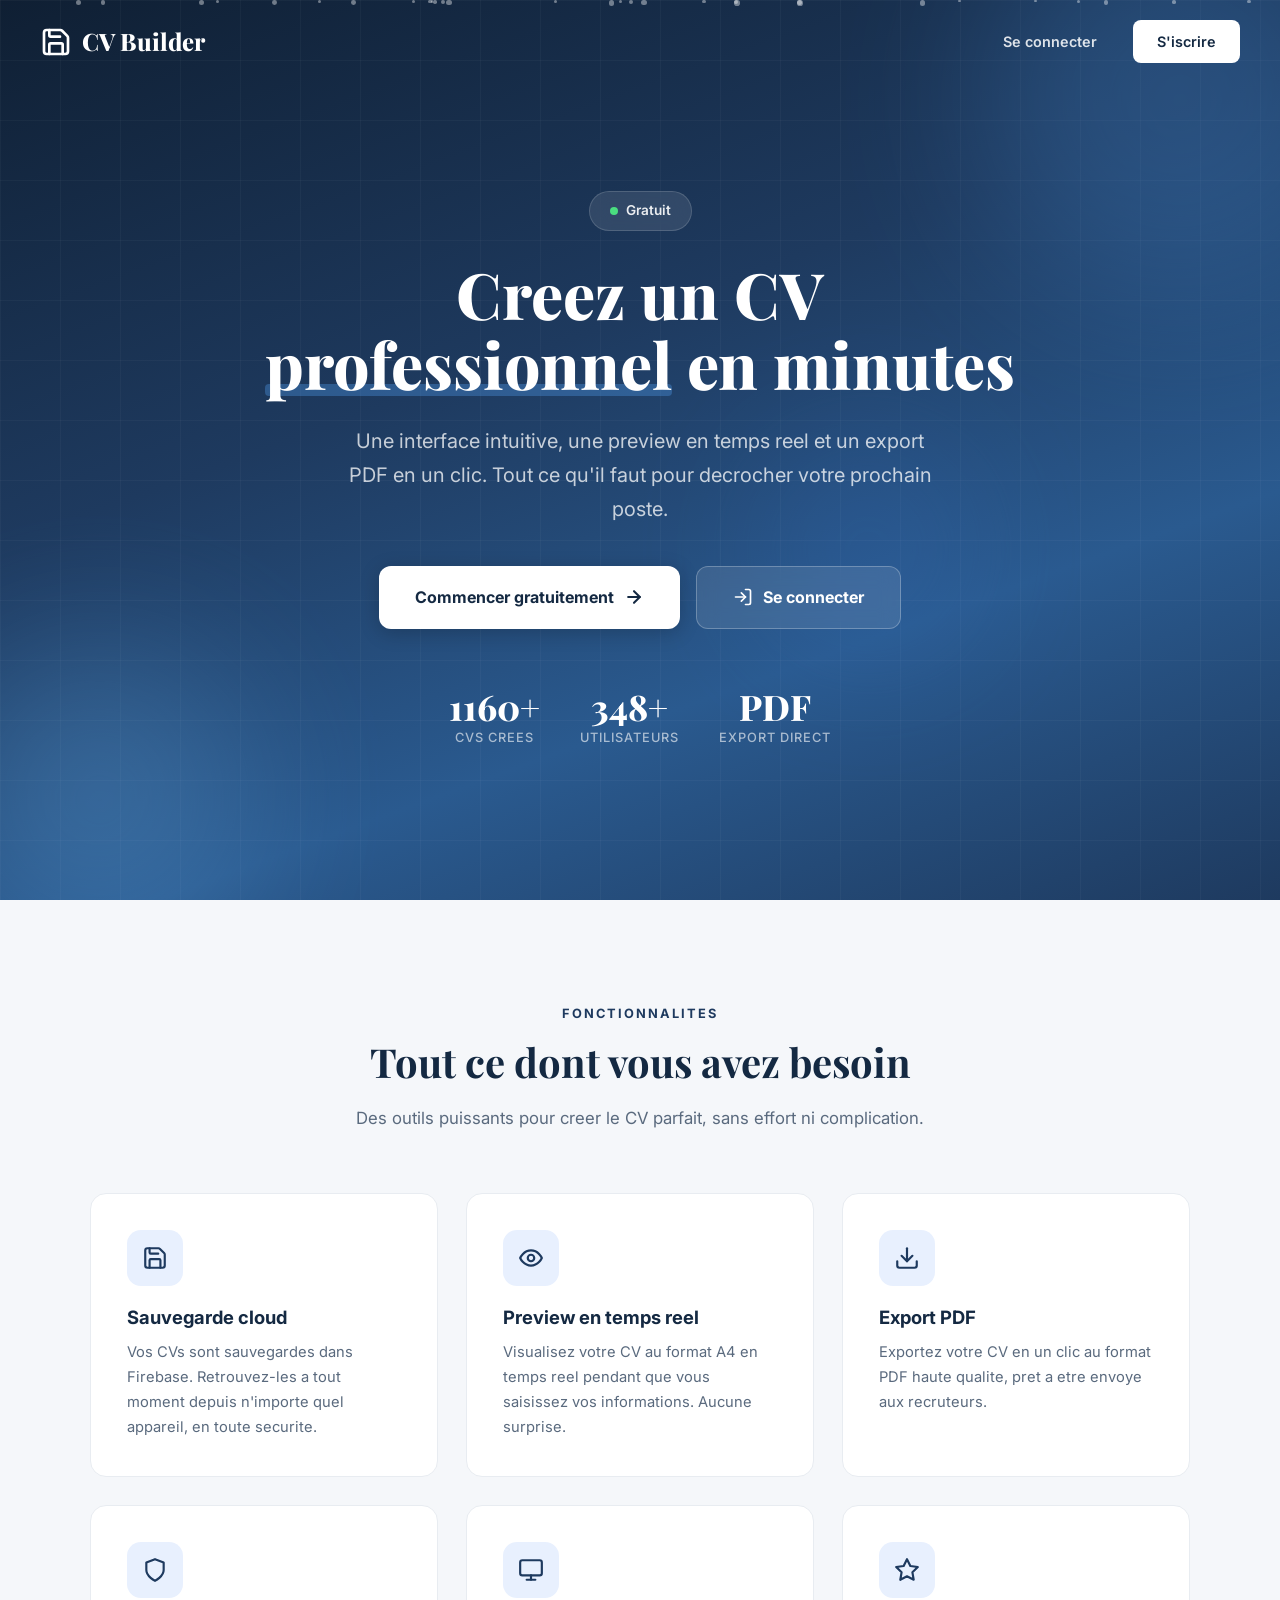
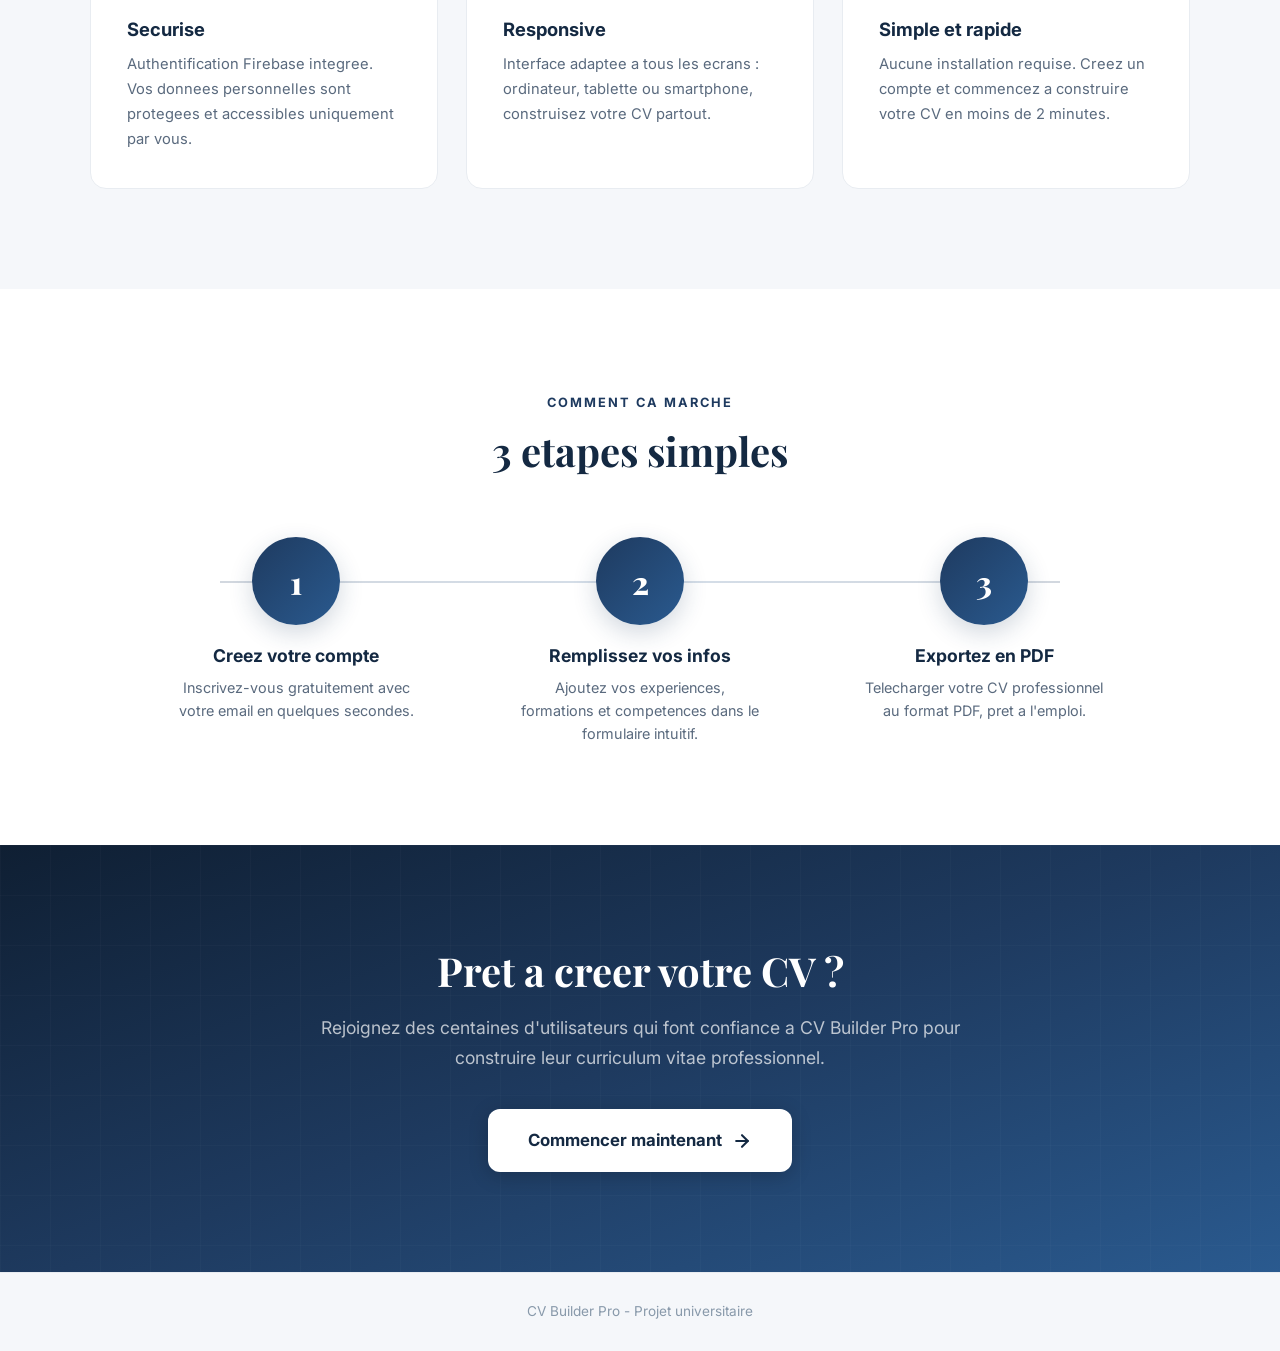
==== commit abcd0e59: "modif" ====
--- a/index.html
+++ b/index.html
@@ -770,11 +770,11 @@
     <nav class="landing-nav" id="landing-nav" role="navigation" aria-label="Navigation principale">
       <a href="index.html" class="landing-nav__brand">
         <svg xmlns="http://www.w3.org/2000/svg" width="32" height="32" viewBox="0 0 24 24" fill="none" stroke="currentColor" stroke-width="2" stroke-linecap="round" stroke-linejoin="round"><path d="M15.2 3a2 2 0 0 1 1.4.6l3.8 3.8a2 2 0 0 1 .6 1.4V19a2 2 0 0 1-2 2H5a2 2 0 0 1-2-2V5a2 2 0 0 1 2-2z"/><path d="M17 21v-7a1 1 0 0 0-1-1H8a1 1 0 0 0-1 1v7"/><path d="M7 3v4a1 1 0 0 0 1 1h7"/></svg>
-        CV Builder Pro
+        CV Builder
       </a>
       <div class="landing-nav__links">
         <a href="login.html" class="landing-nav__link">Se connecter</a>
-        <a href="register.html" class="landing-nav__link landing-nav__link--cta">Commencer</a>
+        <a href="register.html" class="landing-nav__link landing-nav__link--cta">S'iscrire</a>
       </div>
     </nav>
 
@@ -790,7 +790,7 @@
       <div class="hero__content">
         <div class="hero__badge">
           <span class="hero__badge-dot"></span>
-          Gratuit et open-source
+          Gratuit
         </div>
 
         <h1 class="hero__title">
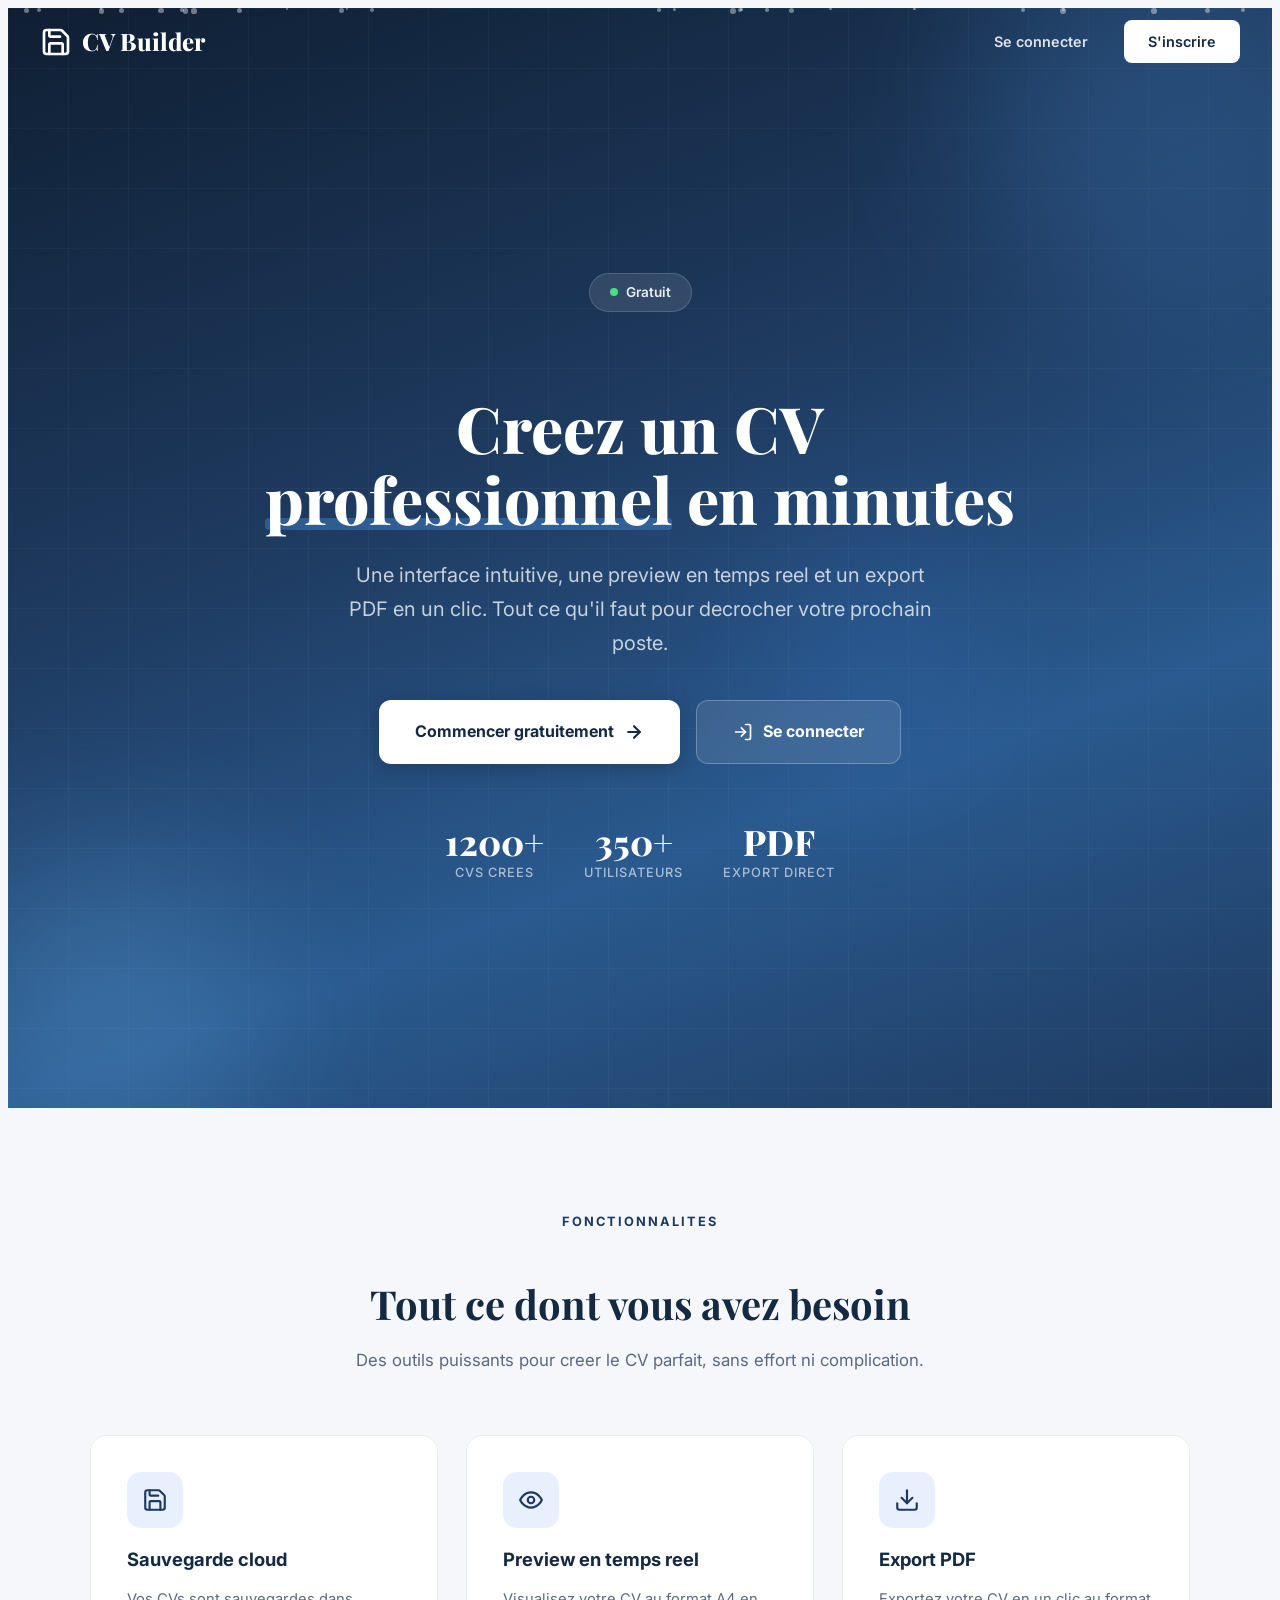
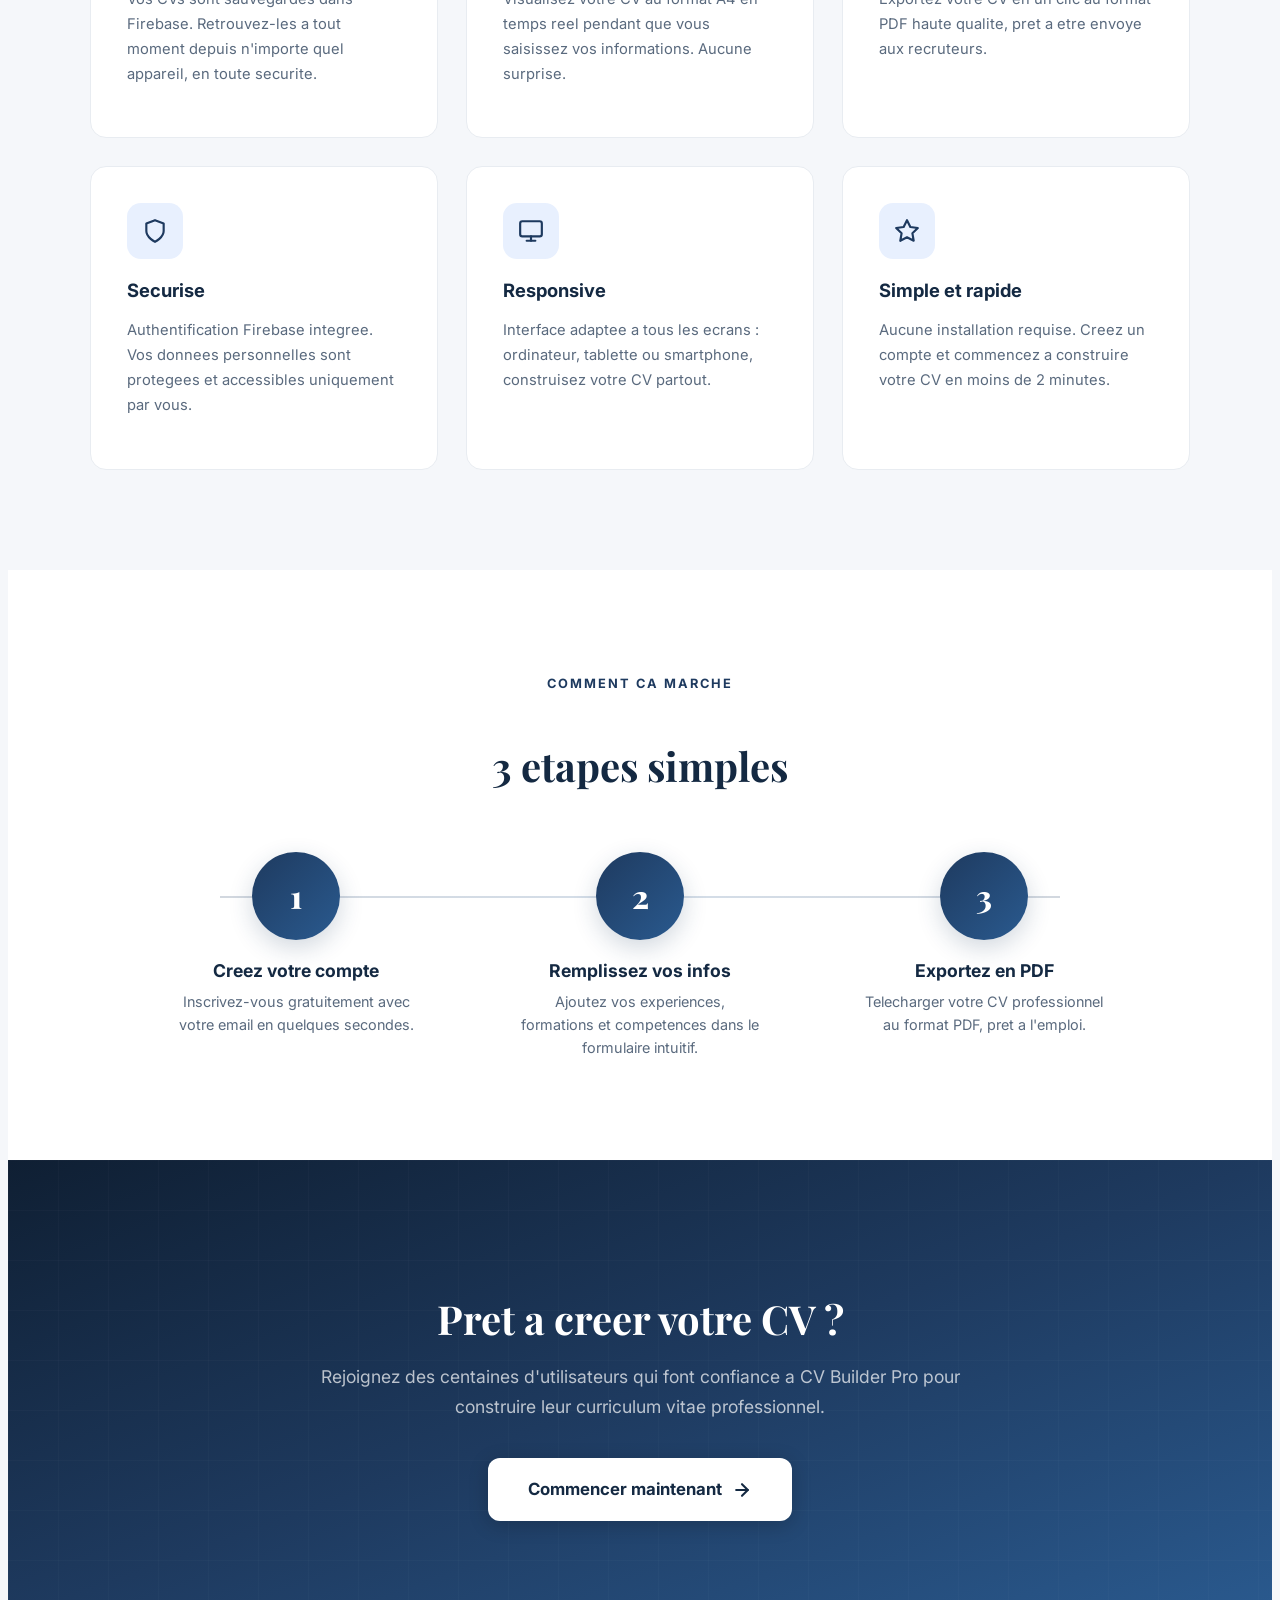
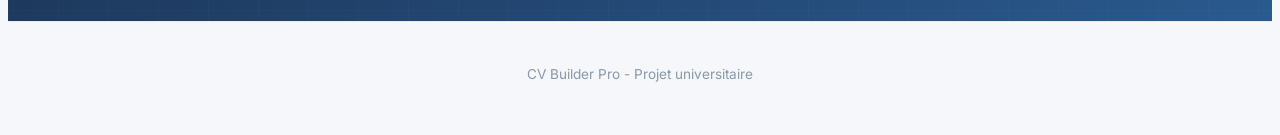
==== commit b3d702be: "ameliorations" ====
--- a/index.html
+++ b/index.html
@@ -774,7 +774,7 @@
       </a>
       <div class="landing-nav__links">
         <a href="login.html" class="landing-nav__link">Se connecter</a>
-        <a href="register.html" class="landing-nav__link landing-nav__link--cta">S'iscrire</a>
+        <a href="register.html" class="landing-nav__link landing-nav__link--cta">S'inscrire</a>
       </div>
     </nav>
 
--- a/css/style.css
+++ b/css/style.css
@@ -1,10 +1,6 @@
-/* ============================================================
-   CV Builder Pro - Styles principaux
-   Architecture MVC - Fichier CSS unique
-   Palette : Bleu professionnel #1e3a5f + gris neutres
-   ============================================================ */
-
-/* --- Reset & Base --- */
+tyle · CSS
+Copier
+
 *,
 *::before,
 *::after {
@@ -298,6 +294,11 @@
   margin-top: 4px;
 }
 
+/* --- Validation champs --- */
+.field-error   { color: #e53e3e; font-size: 0.78rem; margin-top: 4px; }
+.input--error  { border-color: #e53e3e !important; }
+.required-star { color: #e53e3e; margin-left: 2px; }
+
 /* --- Buttons --- */
 .btn {
   display: inline-flex;
@@ -1023,13 +1024,26 @@
 }
 
 /* ============================================================
-   PRINT
+   PRINT / EXPORT PDF
    ============================================================ */
+
+/* Supprime l'URL, la date et les numéros de page ajoutés
+   automatiquement par le navigateur en bas/haut de page      */
+@page {
+  size: A4;
+  margin: 0;
+}
+
 @media print {
   body {
     background: white !important;
-  }
-
+    margin: 0 !important;
+    padding: 0 !important;
+    -webkit-print-color-adjust: exact;
+    print-color-adjust: exact;
+  }
+
+  /* Masquer tout sauf la prévisualisation du CV */
   .navbar,
   .builder__form,
   .builder__actions,
@@ -1040,17 +1054,614 @@
 
   .builder {
     display: block;
+    padding: 0 !important;
+    margin: 0 !important;
   }
 
   .builder__preview {
-    background: none;
-    padding: 0;
-    max-height: none;
-  }
-
+    background: none !important;
+    padding: 0 !important;
+    margin: 0 !important;
+    max-height: none !important;
+    overflow: visible !important;
+    display: block !important;
+  }
+
+  /* Le CV occupe exactement la feuille A4 */
   .cv-preview {
-    box-shadow: none;
-    padding: 20px;
-    width: 100%;
-  }
-}
+    box-shadow: none !important;
+    width: 210mm !important;
+    min-height: 297mm !important;
+    padding: 20mm !important;
+    margin: 0 !important;
+    page-break-inside: avoid;
+  }
+}
+
+/* ============================================================
+   STYLES DE CV — 5 RENDUS DISTINCTS
+   Chaque style est scope sous .cv-preview--sX
+   ============================================================ */
+
+/* Wrapper de base commun a tous les styles */
+.cv-preview {
+  width: 210mm;
+  min-height: 297mm;
+  background: #fff;
+  box-shadow: var(--shadow-lg);
+  font-size: 10pt;
+  line-height: 1.5;
+  color: #222;
+  font-family: 'Inter', sans-serif;
+  overflow: hidden;
+}
+
+/* ============================================================
+   STYLE 1 — Classique Pro
+   Bleu professionnel, header photo + nom, sections avec
+   titres soulignés en bleu. Identique au style original.
+   ============================================================ */
+.cv-preview--s1 {
+  padding: 40px;
+}
+
+/* Header */
+.cv-preview--s1 .s1-header {
+  display: flex;
+  align-items: center;
+  gap: 24px;
+  padding-bottom: 20px;
+  border-bottom: 3px solid #1e3a5f;
+  margin-bottom: 24px;
+}
+.cv-preview--s1 .s1-photo {
+  width: 100px; height: 100px;
+  border-radius: 50%;
+  object-fit: cover;
+  border: 3px solid #1e3a5f;
+  flex-shrink: 0;
+}
+.cv-preview--s1 .s1-photo-placeholder {
+  width: 100px; height: 100px;
+  border-radius: 50%;
+  background: #e8f0fe;
+  display: flex; align-items: center; justify-content: center;
+  color: #1e3a5f;
+  font-size: 2rem; font-weight: 700;
+  font-family: 'Playfair Display', serif;
+  flex-shrink: 0;
+  border: 3px solid #1e3a5f;
+}
+.cv-preview--s1 .s1-name {
+  font-family: 'Playfair Display', serif;
+  font-size: 22pt; color: #142942;
+  margin-bottom: 4px;
+}
+.cv-preview--s1 .s1-job {
+  font-size: 12pt; color: #1e3a5f;
+  font-weight: 600; margin-bottom: 8px;
+}
+.cv-preview--s1 .s1-contact {
+  display: flex; flex-wrap: wrap; gap: 14px;
+  font-size: 9pt; color: #555;
+}
+.cv-preview--s1 .s1-ci {
+  display: flex; align-items: center; gap: 4px;
+}
+
+/* Sections */
+.cv-preview--s1 .s1-section { margin-bottom: 20px; }
+.cv-preview--s1 .s1-section-title {
+  font-family: 'Playfair Display', serif;
+  font-size: 11pt; color: #1e3a5f;
+  padding-bottom: 5px;
+  border-bottom: 2px solid #e8f0fe;
+  margin-bottom: 12px;
+  text-transform: uppercase; letter-spacing: 0.5px;
+}
+.cv-preview--s1 .s1-about {
+  font-size: 9.5pt; color: #444; line-height: 1.6;
+}
+
+/* Entrees */
+.cv-preview--s1 .s1-entry { margin-bottom: 13px; }
+.cv-preview--s1 .s1-entry-header {
+  display: flex; justify-content: space-between;
+  align-items: baseline; margin-bottom: 3px;
+}
+.cv-preview--s1 .s1-entry-title { font-weight: 700; font-size: 10pt; }
+.cv-preview--s1 .s1-entry-date  { font-size: 9pt; color: #777; white-space: nowrap; }
+.cv-preview--s1 .s1-entry-sub   { font-size: 9.5pt; color: #1e3a5f; font-weight: 600; margin-bottom: 3px; }
+.cv-preview--s1 .s1-entry-desc  { font-size: 9pt; color: #444; }
+
+/* Competences */
+.cv-preview--s1 .s1-skills { display: flex; flex-wrap: wrap; gap: 8px; }
+.cv-preview--s1 .s1-skill-tag {
+  background: #e8f0fe; color: #142942;
+  padding: 4px 12px; border-radius: 20px;
+  font-size: 9pt; font-weight: 500;
+}
+
+/* Langues */
+.cv-preview--s1 .s1-langs { display: flex; flex-wrap: wrap; gap: 16px; }
+.cv-preview--s1 .s1-lang  { font-size: 9.5pt; }
+
+
+/* ============================================================
+   STYLE 2 — Sidebar Moderne
+   Colonne sombre à gauche (contact + compétences),
+   contenu principal à droite sur fond blanc.
+   ============================================================ */
+.cv-preview--s2 {
+  padding: 0;
+  display: flex;
+}
+
+.cv-preview--s2 .s2-wrapper {
+  display: flex;
+  width: 100%;
+  align-items: flex-start;
+}
+
+/* Sidebar */
+.cv-preview--s2 .s2-sidebar {
+  width: 38%;
+  background: #1e3a5f;
+  padding: 36px 22px;
+  display: flex;
+  flex-direction: column;
+  align-items: center;
+  gap: 0;
+  flex-shrink: 0;
+}
+.cv-preview--s2 .s2-photo {
+  width: 90px; height: 90px;
+  border-radius: 50%; object-fit: cover;
+  border: 3px solid rgba(255,255,255,0.35);
+  margin-bottom: 14px;
+}
+.cv-preview--s2 .s2-photo-placeholder {
+  width: 90px; height: 90px;
+  border-radius: 50%;
+  background: rgba(255,255,255,0.1);
+  display: flex; align-items: center; justify-content: center;
+  color: #fff; font-size: 1.8rem; font-weight: 700;
+  font-family: 'Playfair Display', serif;
+  border: 3px solid rgba(255,255,255,0.35);
+  margin-bottom: 14px;
+}
+.cv-preview--s2 .s2-name {
+  font-family: 'Playfair Display', serif;
+  font-size: 14pt; font-weight: 700; color: #fff;
+  text-align: center; margin-bottom: 4px;
+}
+.cv-preview--s2 .s2-job {
+  font-size: 9pt; color: rgba(255,255,255,0.7);
+  text-align: center; margin-bottom: 0;
+}
+.cv-preview--s2 .s2-divider {
+  width: 80%; height: 1px;
+  background: rgba(255,255,255,0.18);
+  margin: 18px 0; align-self: center;
+}
+.cv-preview--s2 .s2-sec { width: 100%; }
+.cv-preview--s2 .s2-sec-title {
+  font-size: 8pt; font-weight: 700;
+  color: rgba(255,255,255,0.5);
+  text-transform: uppercase; letter-spacing: 1px;
+  margin-bottom: 10px;
+}
+.cv-preview--s2 .s2-contact-item {
+  font-size: 8.5pt; color: rgba(255,255,255,0.85);
+  margin-bottom: 6px; display: flex; align-items: center; gap: 6px;
+  word-break: break-all;
+}
+.cv-preview--s2 .s2-skill-label {
+  font-size: 8.5pt; color: rgba(255,255,255,0.85);
+  margin-bottom: 3px;
+}
+.cv-preview--s2 .s2-skill-bar {
+  height: 4px; background: rgba(255,255,255,0.15);
+  border-radius: 2px; margin-bottom: 8px; overflow: hidden;
+}
+.cv-preview--s2 .s2-skill-fill {
+  height: 100%; width: 75%;
+  background: #6cb4ee; border-radius: 2px;
+}
+.cv-preview--s2 .s2-lang-item {
+  font-size: 8.5pt; color: rgba(255,255,255,0.85);
+  margin-bottom: 6px;
+}
+.cv-preview--s2 .s2-lang-item span {
+  color: rgba(255,255,255,0.55); font-size: 8pt;
+}
+
+/* Main */
+.cv-preview--s2 .s2-main {
+  flex: 1; padding: 36px 28px;
+  background: #fff;
+}
+.cv-preview--s2 .s2-main-section { margin-bottom: 22px; }
+.cv-preview--s2 .s2-main-title {
+  font-size: 11pt; font-weight: 700; color: #1e3a5f;
+  text-transform: uppercase; letter-spacing: 0.5px;
+  border-bottom: 2px solid #e8f0fe;
+  padding-bottom: 5px; margin-bottom: 12px;
+}
+.cv-preview--s2 .s2-about {
+  font-size: 9.5pt; color: #444; line-height: 1.6;
+}
+.cv-preview--s2 .s2-entry { margin-bottom: 13px; }
+.cv-preview--s2 .s2-entry-header {
+  display: flex; justify-content: space-between;
+  align-items: baseline; margin-bottom: 3px;
+}
+.cv-preview--s2 .s2-entry-title { font-weight: 700; font-size: 10pt; }
+.cv-preview--s2 .s2-entry-date  { font-size: 9pt; color: #777; white-space: nowrap; }
+.cv-preview--s2 .s2-entry-sub   { font-size: 9pt; color: #1e3a5f; font-weight: 600; margin-bottom: 3px; }
+.cv-preview--s2 .s2-entry-desc  { font-size: 9pt; color: #555; }
+
+
+/* ============================================================
+   STYLE 3 — Minimaliste
+   Noir et blanc, typographie légère, séparateurs fins.
+   Pas de couleur, laisser le contenu parler.
+   ============================================================ */
+.cv-preview--s3 {
+  padding: 48px 50px;
+}
+
+.cv-preview--s3 .s3-header { margin-bottom: 24px; }
+.cv-preview--s3 .s3-name {
+  font-family: 'Playfair Display', serif;
+  font-size: 26pt; font-weight: 400;
+  color: #111; letter-spacing: -0.5px;
+  margin-bottom: 4px;
+}
+.cv-preview--s3 .s3-job {
+  font-size: 11pt; color: #666;
+  font-weight: 400; margin-bottom: 10px;
+  letter-spacing: 0.2px;
+}
+.cv-preview--s3 .s3-contact {
+  display: flex; flex-wrap: wrap; gap: 18px;
+  font-size: 8.5pt; color: #888;
+}
+.cv-preview--s3 .s3-hr {
+  border: none; border-top: 1px solid #ddd;
+  margin: 16px 0;
+}
+.cv-preview--s3 .s3-section { margin-bottom: 22px; }
+.cv-preview--s3 .s3-section-title {
+  font-size: 7.5pt; font-weight: 700;
+  color: #111; text-transform: uppercase;
+  letter-spacing: 2.5px; margin-bottom: 10px;
+  font-family: 'Inter', sans-serif;
+}
+.cv-preview--s3 .s3-text {
+  font-size: 9.5pt; color: #444; line-height: 1.7;
+}
+.cv-preview--s3 .s3-entry { margin-bottom: 14px; }
+.cv-preview--s3 .s3-entry-header {
+  display: flex; justify-content: space-between;
+  align-items: baseline; margin-bottom: 2px;
+}
+.cv-preview--s3 .s3-entry-title {
+  font-weight: 600; font-size: 10pt; color: #111;
+}
+.cv-preview--s3 .s3-entry-date {
+  font-size: 8.5pt; color: #aaa;
+}
+.cv-preview--s3 .s3-entry-sub {
+  font-size: 9pt; color: #666;
+  font-style: italic; margin-bottom: 3px;
+}
+.cv-preview--s3 .s3-skills-inline {
+  font-size: 9.5pt; color: #444;
+  line-height: 1.8;
+}
+.cv-preview--s3 .s3-langs { display: flex; flex-wrap: wrap; gap: 16px; }
+.cv-preview--s3 .s3-lang  { font-size: 9.5pt; color: #444; }
+
+
+/* ============================================================
+   STYLE 4 — Créatif Timeline
+   Header gradient bleu océan, barre de contact sombre,
+   corps 2 colonnes, timeline pour les expériences,
+   badges colorés pour les compétences.
+   ============================================================ */
+.cv-preview--s4 {
+  padding: 0;
+  display: flex;
+  flex-direction: column;
+}
+
+/* Header gradient */
+.cv-preview--s4 .s4-header {
+  background: linear-gradient(135deg, #0f4c75 0%, #1b6ca8 60%, #118ab2 100%);
+  padding: 28px 32px;
+  display: flex;
+  align-items: center;
+  gap: 20px;
+}
+.cv-preview--s4 .s4-photo {
+  width: 80px; height: 80px;
+  border-radius: 50%; object-fit: cover;
+  border: 3px solid rgba(255,255,255,0.5);
+  flex-shrink: 0;
+}
+.cv-preview--s4 .s4-photo-placeholder {
+  width: 80px; height: 80px;
+  border-radius: 50%;
+  background: rgba(255,255,255,0.15);
+  display: flex; align-items: center; justify-content: center;
+  color: #fff; font-size: 1.6rem; font-weight: 700;
+  font-family: 'Playfair Display', serif;
+  border: 3px solid rgba(255,255,255,0.5);
+  flex-shrink: 0;
+}
+.cv-preview--s4 .s4-name {
+  font-family: 'Playfair Display', serif;
+  font-size: 20pt; font-weight: 700; color: #fff;
+  margin-bottom: 4px;
+}
+.cv-preview--s4 .s4-job {
+  font-size: 10pt; color: rgba(255,255,255,0.85);
+}
+
+/* Barre contact */
+.cv-preview--s4 .s4-contact-bar {
+  background: #0a3553;
+  padding: 8px 32px;
+  display: flex; flex-wrap: wrap; gap: 20px;
+}
+.cv-preview--s4 .s4-ci {
+  font-size: 8pt; color: rgba(255,255,255,0.75);
+  display: flex; align-items: center; gap: 4px;
+}
+
+/* Corps */
+.cv-preview--s4 .s4-body {
+  display: flex;
+  align-items: flex-start;
+  padding: 24px 24px 24px 24px;
+  gap: 20px;
+  background: #f8fafc;
+}
+.cv-preview--s4 .s4-left  { width: 38%; }
+.cv-preview--s4 .s4-right { flex: 1; border-left: 1px solid #e0e7ef; padding-left: 20px; }
+
+.cv-preview--s4 .s4-section { margin-bottom: 20px; }
+.cv-preview--s4 .s4-section-title {
+  font-size: 9pt; font-weight: 700;
+  color: #0f4c75; text-transform: uppercase;
+  letter-spacing: 0.8px; margin-bottom: 10px;
+  display: flex; align-items: center; gap: 6px;
+}
+.cv-preview--s4 .s4-section-title::after {
+  content: ''; flex: 1; height: 1.5px;
+  background: linear-gradient(90deg, #1b6ca8, transparent);
+}
+.cv-preview--s4 .s4-about {
+  font-size: 9.5pt; color: #445; line-height: 1.6;
+}
+
+/* Badges compétences colorés */
+.cv-preview--s4 .s4-tags { display: flex; flex-wrap: wrap; gap: 6px; }
+.cv-preview--s4 .s4-tag {
+  font-size: 8.5pt; font-weight: 600;
+  padding: 3px 10px; border-radius: 12px;
+}
+.cv-preview--s4 .s4-tag-blue   { background: #e3f2fd; color: #0d47a1; }
+.cv-preview--s4 .s4-tag-green  { background: #e8f5e9; color: #1b5e20; }
+.cv-preview--s4 .s4-tag-orange { background: #fff3e0; color: #e65100; }
+.cv-preview--s4 .s4-tag-purple { background: #f3e5f5; color: #4a148c; }
+.cv-preview--s4 .s4-tag-teal   { background: #e0f2f1; color: #004d40; }
+
+.cv-preview--s4 .s4-lang {
+  font-size: 9pt; color: #445; margin-bottom: 4px;
+}
+
+/* Timeline */
+.cv-preview--s4 .s4-timeline {
+  position: relative;
+  padding-left: 18px;
+}
+.cv-preview--s4 .s4-timeline::before {
+  content: '';
+  position: absolute; left: 5px; top: 4px; bottom: 0;
+  width: 2px; background: #1b6ca8;
+}
+.cv-preview--s4 .s4-tl-item {
+  position: relative; margin-bottom: 14px;
+}
+.cv-preview--s4 .s4-tl-dot {
+  position: absolute; left: -18px; top: 3px;
+  width: 9px; height: 9px; border-radius: 50%;
+  background: #1b6ca8; border: 2px solid #fff;
+  box-shadow: 0 0 0 1.5px #1b6ca8;
+}
+.cv-preview--s4 .s4-tl-header {
+  display: flex; justify-content: space-between;
+  align-items: baseline; margin-bottom: 2px;
+}
+.cv-preview--s4 .s4-tl-title { font-weight: 700; font-size: 10pt; color: #1a2332; }
+.cv-preview--s4 .s4-tl-date  { font-size: 8.5pt; color: #888; white-space: nowrap; }
+.cv-preview--s4 .s4-tl-sub   { font-size: 9pt; color: #1b6ca8; font-weight: 600; margin-bottom: 3px; }
+.cv-preview--s4 .s4-tl-desc  { font-size: 9pt; color: #555; }
+
+
+/* ============================================================
+   STYLE 5 — Élégant Prestige
+   En-tête nuit étoilée (#1a1a2e), accent or (#c9a227),
+   2 colonnes asymétriques, typographie serif classique.
+   ============================================================ */
+.cv-preview--s5 {
+  padding: 0;
+  display: flex;
+  flex-direction: column;
+}
+
+/* Header nuit */
+.cv-preview--s5 .s5-header {
+  background: #1a1a2e;
+  padding: 30px 36px;
+  display: flex;
+  align-items: center;
+  gap: 24px;
+}
+.cv-preview--s5 .s5-photo {
+  width: 88px; height: 88px;
+  border-radius: 50%; object-fit: cover;
+  border: 3px solid #c9a227;
+  flex-shrink: 0;
+}
+.cv-preview--s5 .s5-header-text { flex: 1; }
+.cv-preview--s5 .s5-name {
+  font-family: 'Playfair Display', serif;
+  font-size: 20pt; font-weight: 700;
+  color: #fff; letter-spacing: 1.5px;
+  margin-bottom: 5px;
+}
+.cv-preview--s5 .s5-job {
+  font-size: 10pt; color: #c9a227;
+  letter-spacing: 2px; text-transform: uppercase;
+  margin-bottom: 10px; font-family: 'Inter', sans-serif;
+}
+.cv-preview--s5 .s5-contact {
+  display: flex; flex-wrap: wrap; gap: 14px;
+}
+.cv-preview--s5 .s5-ci {
+  font-size: 8.5pt; color: rgba(255,255,255,0.6);
+  font-family: 'Inter', sans-serif;
+}
+
+/* Ligne dorée séparatrice */
+.cv-preview--s5 .s5-gold-line {
+  height: 3px;
+  background: linear-gradient(90deg, transparent, #c9a227, #f0d060, #c9a227, transparent);
+}
+
+/* Corps */
+.cv-preview--s5 .s5-body {
+  display: flex;
+  align-items: flex-start;
+  background: #fff;
+}
+.cv-preview--s5 .s5-left {
+  width: 34%;
+  background: #faf8f4;
+  border-right: 1px solid #e8e0d0;
+  padding: 28px 22px;
+  box-sizing: border-box;
+}
+.cv-preview--s5 .s5-right {
+  flex: 1;
+  padding: 28px 28px;
+  box-sizing: border-box;
+}
+
+.cv-preview--s5 .s5-section { margin-bottom: 22px; }
+.cv-preview--s5 .s5-section-title {
+  font-family: 'Playfair Display', serif;
+  font-size: 10pt; font-weight: 700;
+  color: #1a1a2e; text-transform: uppercase;
+  letter-spacing: 1px;
+  border-bottom: 2px solid #c9a227;
+  padding-bottom: 4px; margin-bottom: 12px;
+}
+
+/* Competences */
+.cv-preview--s5 .s5-skills { display: flex; flex-wrap: wrap; gap: 6px; }
+.cv-preview--s5 .s5-skill-tag {
+  font-size: 8.5pt; color: #1a1a2e;
+  border: 1.5px solid #c9a227;
+  padding: 3px 9px; border-radius: 4px;
+  font-family: 'Inter', sans-serif;
+  background: transparent;
+}
+
+/* Langues */
+.cv-preview--s5 .s5-lang {
+  display: flex; flex-direction: column;
+  margin-bottom: 8px;
+}
+.cv-preview--s5 .s5-lang-name  { font-size: 9.5pt; font-weight: 700; color: #1a1a2e; }
+.cv-preview--s5 .s5-lang-level { font-size: 8.5pt; color: #c9a227; font-style: italic; }
+
+/* Contenu principal */
+.cv-preview--s5 .s5-about {
+  font-size: 9.5pt; color: #444; line-height: 1.7;
+}
+.cv-preview--s5 .s5-entry { margin-bottom: 14px; }
+.cv-preview--s5 .s5-entry-header {
+  display: flex; justify-content: space-between;
+  align-items: baseline; margin-bottom: 2px;
+}
+.cv-preview--s5 .s5-entry-title { font-weight: 700; font-size: 10pt; color: #1a1a2e; }
+.cv-preview--s5 .s5-entry-date  { font-size: 8.5pt; color: #aaa; white-space: nowrap; }
+.cv-preview--s5 .s5-entry-sub {
+  font-size: 9pt; color: #c9a227;
+  font-weight: 600; font-style: italic; margin-bottom: 4px;
+}
+.cv-preview--s5 .s5-entry-desc  { font-size: 9pt; color: #555; }
+
+
+/* ============================================================
+   PRINT — Compatibilité multi-styles
+   ============================================================ */
+@page {
+  size: A4;
+  margin: 0;
+}
+
+@media print {
+  body { background: white !important; margin: 0 !important; padding: 0 !important; }
+
+  .navbar, .builder__form, .builder__actions, .no-print, .toast-container {
+    display: none !important;
+  }
+
+  .builder { display: block; padding: 0 !important; margin: 0 !important; }
+
+  .builder__preview {
+    background: none !important; padding: 0 !important;
+    margin: 0 !important; max-height: none !important;
+    overflow: visible !important; display: block !important;
+  }
+
+  /* Style 1 et 3 */
+  .cv-preview--s1,
+  .cv-preview--s3 {
+    box-shadow: none !important;
+    width: 210mm !important;
+    min-height: 297mm !important;
+  }
+
+  /* Style 2 : sidebar */
+  .cv-preview--s2 {
+    box-shadow: none !important;
+    width: 210mm !important;
+    min-height: 297mm !important;
+    -webkit-print-color-adjust: exact;
+    print-color-adjust: exact;
+  }
+
+  /* Style 4 et 5 : couleurs de fond à forcer */
+  .cv-preview--s4,
+  .cv-preview--s5 {
+    box-shadow: none !important;
+    width: 210mm !important;
+    min-height: 297mm !important;
+    -webkit-print-color-adjust: exact;
+    print-color-adjust: exact;
+  }
+
+  /* Forcer les fonds colorés en impression */
+  .s2-sidebar,
+  .s4-header, .s4-contact-bar,
+  .s5-header, .s5-gold-line {
+    -webkit-print-color-adjust: exact;
+    print-color-adjust: exact;
+  }
+}
